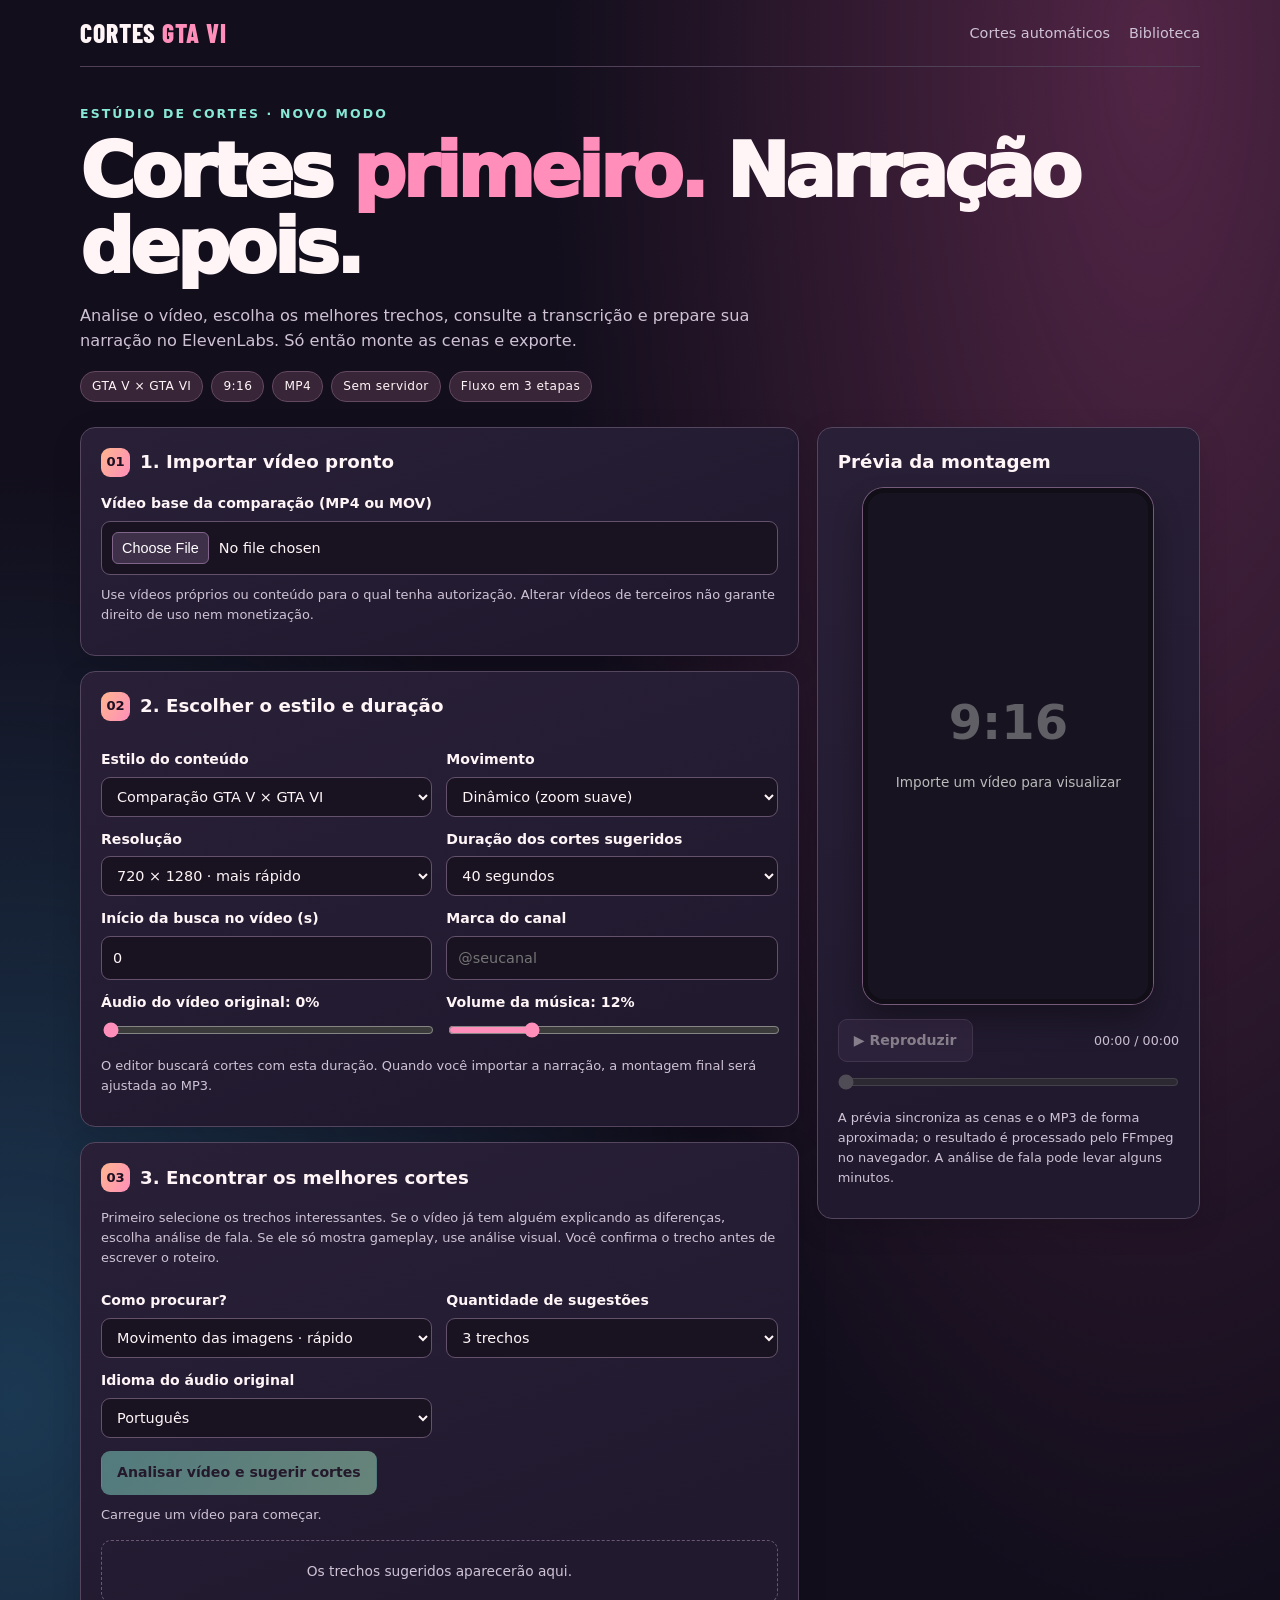
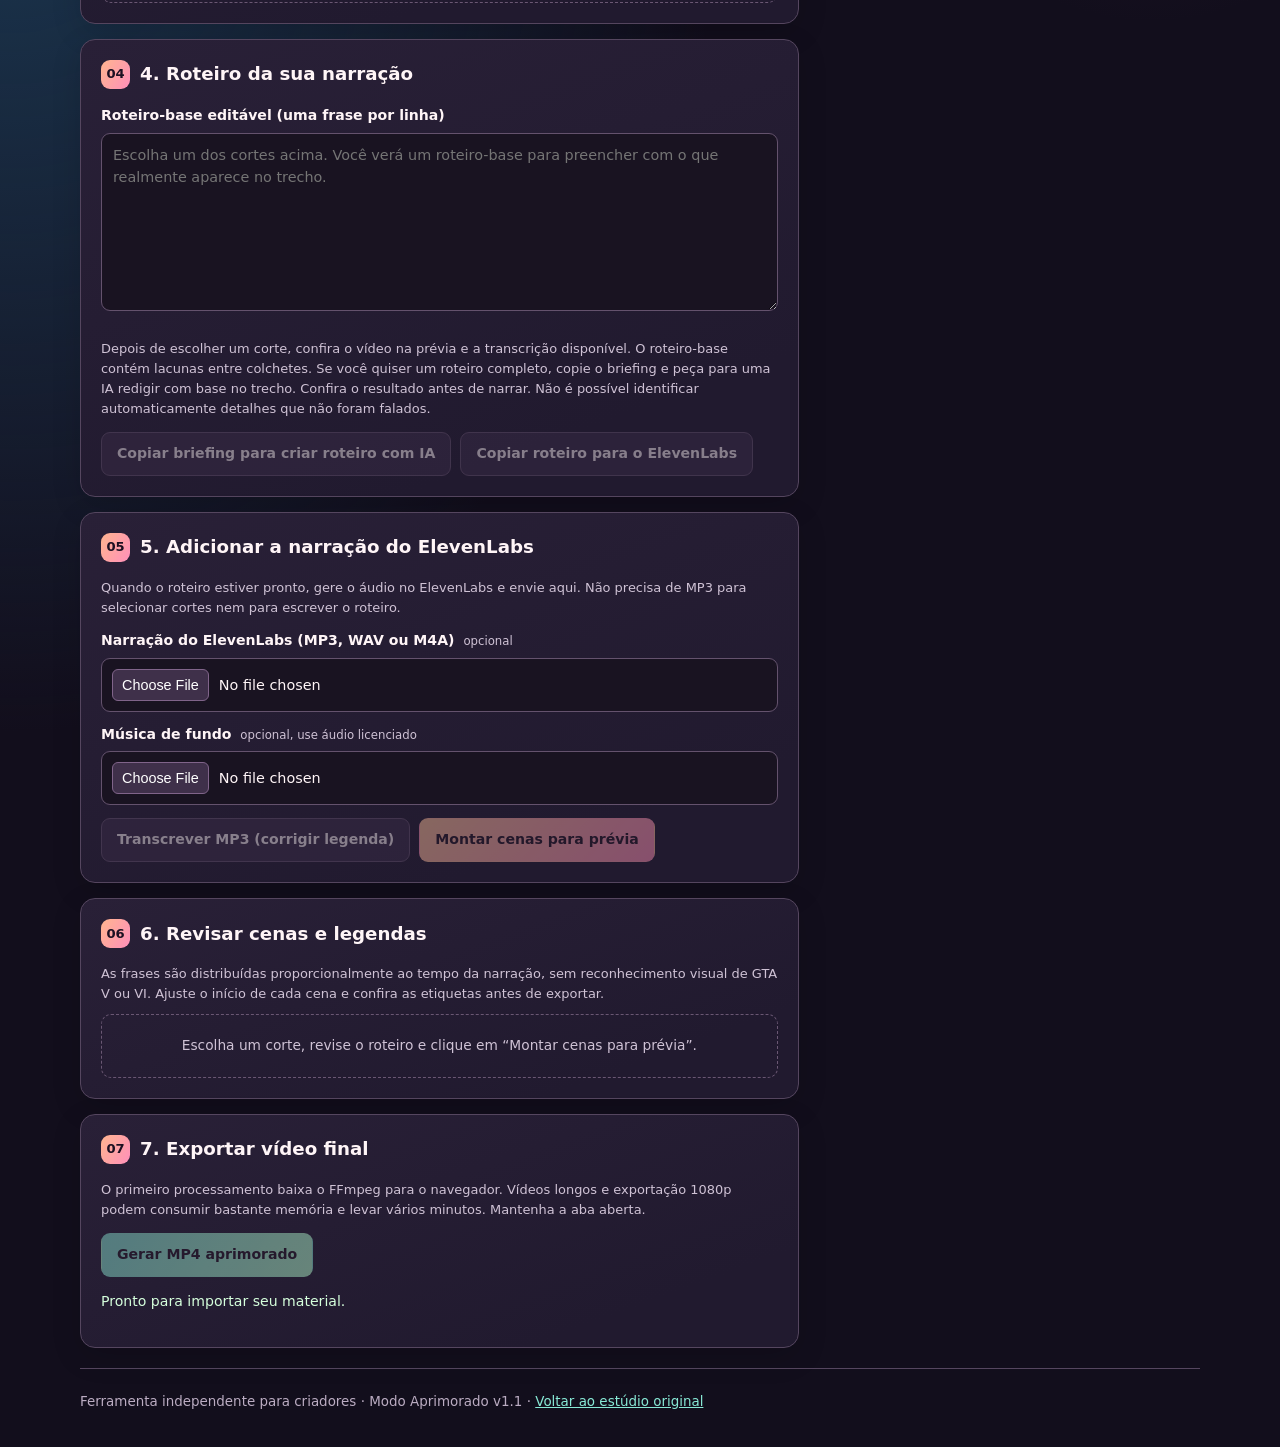
==== aprimorado.html @ f1a715d8 "Add files via upload" ====
<!DOCTYPE html>

<html lang="pt-BR">
<head>
<meta charset="utf-8"/>
<meta content="width=device-width, initial-scale=1" name="viewport"/>
<meta content="Modo Cortes Aprimorados: edição narrada de comparações, teorias e curiosidades de GTA V e GTA VI." name="description"/>
<title>Cortes GTA VI — Cortar primeiro, narrar depois</title>
<link href="style.css" rel="stylesheet"/>
<link href="aprimorado.css" rel="stylesheet"/>
<script src="aprimorado.js" type="module"></script>
</head>
<body class="editor-avancado">
<header class="av-header wrap">
<a class="brand" href="./">CORTES <span>GTA VI</span></a>
<nav aria-label="Navegação"><a href="./#estudio">Cortes automáticos</a><a href="./#biblioteca">Biblioteca</a></nav>
</header>
<main class="wrap">
<section class="av-title">
<p class="eyebrow">ESTÚDIO DE CORTES · NOVO MODO</p>
<h1>Cortes <em>primeiro.</em> Narração depois.</h1>
<p>Analise o vídeo, escolha os melhores trechos, consulte a transcrição e prepare sua narração no ElevenLabs. Só então monte as cenas e exporte.</p>
<div class="av-badges"><span>GTA V × GTA VI</span><span>9:16</span><span>MP4</span><span>Sem servidor</span><span>Fluxo em 3 etapas</span></div>
</section>
<div class="av-layout">
<div class="av-left">
<section aria-labelledby="arquivos-title" class="av-panel">
<div class="section-head"><span class="step-number">01</span><h2 id="arquivos-title">1. Importar vídeo pronto</h2></div>
<label for="video-file">Vídeo base da comparação (MP4 ou MOV)</label>
<input accept=".mp4,.mov,video/mp4,video/quicktime" id="video-file" type="file"/>




<p class="hint">Use vídeos próprios ou conteúdo para o qual tenha autorização. Alterar vídeos de terceiros não garante direito de uso nem monetização.</p>
</section>
<section aria-labelledby="config-title" class="av-panel">
<div class="section-head"><span class="step-number">02</span><h2 id="config-title">2. Escolher o estilo e duração</h2></div>
<div class="two-cols">
<div><label for="preset">Estilo do conteúdo</label><select id="preset"><option value="comparacao">Comparação GTA V × GTA VI</option><option value="teoria">Teorias e mistérios</option><option value="curiosidade">Curiosidades / Easter eggs</option></select></div>
<div><label for="intensity">Movimento</label><select id="intensity"><option value="dinamico">Dinâmico (zoom suave)</option><option value="suave">Suave (sem zoom)</option></select></div>
<div><label for="quality">Resolução</label><select id="quality"><option value="720">720 × 1280 · mais rápido</option><option value="1080">1080 × 1920 · alta qualidade</option></select></div>
<div><label for="duration">Duração dos cortes sugeridos</label><select id="duration"><option value="20">20 segundos</option><option value="30">30 segundos</option><option selected="" value="40">40 segundos</option><option value="60">60 segundos</option><option value="65">65 segundos</option></select></div>
<div><label for="source-start">Início da busca no vídeo (s)</label><input id="source-start" min="0" step="0.1" type="number" value="0"/></div>
<div><label for="handle">Marca do canal</label><input id="handle" maxlength="32" placeholder="@seucanal" type="text"/></div>
<div><label for="original-volume">Áudio do vídeo original: <output id="original-label">0%</output></label><input id="original-volume" max="100" min="0" step="5" type="range" value="0"/></div>
<div><label for="music-volume">Volume da música: <output id="music-label">12%</output></label><input id="music-volume" max="50" min="0" step="2" type="range" value="12"/></div>
</div>
<p class="hint">O editor buscará cortes com esta duração. Quando você importar a narração, a montagem final será ajustada ao MP3.</p>
</section><section aria-labelledby="cuts-title" class="av-panel" id="encontrar-cortes">
<div class="section-head"><span class="step-number">03</span><h2 id="cuts-title">3. Encontrar os melhores cortes</h2></div>
<p class="hint">Primeiro selecione os trechos interessantes. Se o vídeo já tem alguém explicando as diferenças, escolha análise de fala. Se ele só mostra gameplay, use análise visual. Você confirma o trecho antes de escrever o roteiro.</p>
<div class="two-cols">
<div><label for="cut-method">Como procurar?</label><select id="cut-method"><option value="visual">Movimento das imagens · rápido</option><option value="fala">Falas do vídeo · Whisper (mais demorado)</option></select></div>
<div><label for="cut-count">Quantidade de sugestões</label><select id="cut-count"><option value="1">1 trecho</option><option selected="selected" value="3">3 trechos</option><option value="5">5 trechos</option></select></div>
<div><label for="video-language">Idioma do áudio original</label><select id="video-language"><option value="pt">Português</option><option value="en">Inglês</option></select></div>
</div>
<div class="inline-actions"><button class="av-button main" disabled="disabled" id="analyze-cuts" type="button">Analisar vídeo e sugerir cortes</button><button class="av-button ghost" hidden="hidden" id="abort-analysis" type="button">Cancelar análise</button></div>
<p aria-live="polite" class="hint" id="cut-status" role="status">Carregue um vídeo para começar.</p>
<div class="cut-list" id="cut-list"><p class="empty">Os trechos sugeridos aparecerão aqui.</p></div>
</section>
<section aria-labelledby="script-title" class="av-panel">
<div class="section-head"><span class="step-number">04</span><h2 id="script-title">4. Roteiro da sua narração</h2></div>
<label for="script">Roteiro-base editável (uma frase por linha)</label>
<div class="cut-reference" hidden="hidden" id="cut-reference"><strong>Referência do corte escolhido</strong><p id="cut-reference-time"></p><p id="cut-transcript"></p><p class="hint">A transcrição ajuda a entender o trecho; escreva seus próprios comentários e confirme na imagem. Esse texto não é inserido automaticamente na narração.</p></div><textarea id="script" placeholder="Escolha um dos cortes acima. Você verá um roteiro-base para preencher com o que realmente aparece no trecho." rows="7"></textarea>
<p class="hint">Depois de escolher um corte, confira o vídeo na prévia e a transcrição disponível. O roteiro-base contém lacunas entre colchetes. Se você quiser um roteiro completo, copie o briefing e peça para uma IA redigir com base no trecho. Confira o resultado antes de narrar. Não é possível identificar automaticamente detalhes que não foram falados.</p>
<div class="inline-actions"><button class="av-button ghost" disabled="disabled" id="copy-brief" type="button">Copiar briefing para criar roteiro com IA</button><button class="av-button ghost" disabled="disabled" id="copy-script" type="button">Copiar roteiro para o ElevenLabs</button></div>
</section><section aria-labelledby="narracao-title" class="av-panel" id="narracao-etapa"><div class="section-head"><span class="step-number">05</span><h2 id="narracao-title">5. Adicionar a narração do ElevenLabs</h2></div><p class="hint">Quando o roteiro estiver pronto, gere o áudio no ElevenLabs e envie aqui. Não precisa de MP3 para selecionar cortes nem para escrever o roteiro.</p><label for="voice-file">Narração do ElevenLabs (MP3, WAV ou M4A) <small>opcional</small></label><input accept=".mp3,.wav,.m4a,audio/*" id="voice-file" type="file"/><label for="music-file">Música de fundo <small>opcional, use áudio licenciado</small></label><input accept=".mp3,.wav,.m4a,audio/*" id="music-file" type="file"/><div class="inline-actions"><button class="av-button ghost" disabled="disabled" id="transcribe" type="button">Transcrever MP3 (corrigir legenda)</button><button class="av-button" disabled="disabled" id="prepare" type="button">Montar cenas para prévia</button></div></section>
<section aria-labelledby="scenes-title" class="av-panel">
<div class="section-head"><span class="step-number">06</span><h2 id="scenes-title">6. Revisar cenas e legendas</h2></div>
<p class="hint">As frases são distribuídas proporcionalmente ao tempo da narração, sem reconhecimento visual de GTA V ou VI. Ajuste o início de cada cena e confira as etiquetas antes de exportar.</p>
<div class="scene-list" id="scenes"><p class="empty">Escolha um corte, revise o roteiro e clique em “Montar cenas para prévia”.</p></div>
</section>
<section aria-labelledby="export-title" class="av-panel">
<div class="section-head"><span class="step-number">07</span><h2 id="export-title">7. Exportar vídeo final</h2></div>
<p class="hint">O primeiro processamento baixa o FFmpeg para o navegador. Vídeos longos e exportação 1080p podem consumir bastante memória e levar vários minutos. Mantenha a aba aberta.</p>
<div class="inline-actions"><button class="av-button main" disabled="" id="render" type="button">Gerar MP4 aprimorado</button><button class="av-button ghost" hidden="" id="cancel" type="button">Cancelar</button></div>
<progress hidden="" id="progress" max="100" value="0"></progress><p aria-live="polite" class="status" id="status" role="status">Pronto para importar seu material.</p>
<div hidden="" id="result"><h3>Seu vídeo está pronto</h3><video controls="" id="rendered-video" playsinline=""></video><a class="av-button main" download="gta-vi-aprimorado.mp4" id="download">Baixar MP4</a></div>
</section>
</div>
<aside class="av-right">
<section class="av-panel preview-panel">
<h2>Prévia da montagem</h2>
<div class="phone"><video id="preview-video" muted="" playsinline="" preload="metadata"></video><div class="preview-layer" id="preview-layer"><div class="game-label" id="preview-label">GTA V × GTA VI</div><div class="preview-caption" id="preview-caption">SUA COMPARAÇÃO AQUI</div><div class="preview-brand" id="preview-brand"></div></div><div class="preview-placeholder" id="preview-placeholder"><span>9:16</span><p>Importe um vídeo para visualizar</p></div></div>
<audio id="voice-player" preload="metadata"></audio>
<div class="player-controls"><button class="av-button ghost" disabled="" id="play-preview" type="button">▶ Reproduzir</button><span id="preview-clock">00:00 / 00:00</span></div>
<input aria-label="Posição na prévia" disabled="" id="scrubber" max="1000" min="0" type="range" value="0"/>
<p class="hint">A prévia sincroniza as cenas e o MP3 de forma aproximada; o resultado é processado pelo FFmpeg no navegador. A análise de fala pode levar alguns minutos.</p>
</section>
</aside>
</div>
</main>
<footer class="wrap av-footer">Ferramenta independente para criadores · Modo Aprimorado v1.1 · <a href="./">Voltar ao estúdio original</a></footer>
</body>
</html>
---- style.css ----
@font-face {
  font-family: "Barlow Condensed";
  src: url("assets/barlow-condensed-extrabold.ttf") format("truetype");
  font-weight: 800;
  font-display: swap;
}
@font-face {
  font-family: "Russo One";
  src: url("assets/russo-one.ttf") format("truetype");
  font-weight: 400;
  font-display: swap;
}

:root {
  color-scheme: dark;
  background: #130e1d;
  color: #fff5f7;
  font: 16px/1.55 system-ui, sans-serif;
  --muted: #cfc1d6;
  --hot: #ffa989;
  --pink: #ff8fba;
  --aqua: #88e9d6;
  --edge: #514258;
  --panel: #21192e;
  --surface: #191223;
  --display: "Barlow Condensed", "Arial Narrow", system-ui, sans-serif;
}
* { box-sizing: border-box; }
body { margin: 0; isolation: isolate; }
.fundo-pagina {
  position: fixed;
  inset: 0;
  z-index: -1;
  pointer-events: none;
  background: #130e1d;
}
.fundo-pagina img, .fundo-pagina::after { position: absolute; inset: 0; width: 100%; height: 100%; }
.fundo-pagina img {
  object-fit: cover;
  object-position: center;
  opacity: 0;
  transition: opacity 480ms ease;
}
.fundo-pagina [data-fundo="neon"] { left: 21%; width: 79%; }
.fundo-pagina[data-cena="neon"] [data-fundo="neon"],
.fundo-pagina[data-cena="personagens"] [data-fundo="personagens"],
.fundo-pagina[data-cena="colagem"] [data-fundo="colagem"] { opacity: 1; }
.fundo-pagina::after {
  content: "";
  background: linear-gradient(90deg, #100a1af5, #100a1ab8 36%, #100a1a3b 75%),
              linear-gradient(0deg, #130e1df5, #130e1d10 83%, #130e1da8);
}
.wrap { width: min(1120px, calc(100% - 40px)); margin-inline: auto; }
.top { display: flex; min-height: 72px; justify-content: space-between; align-items: center; gap: 16px; padding: 12px 0; }
a { color: inherit; }
.brand { font: 800 1.6rem/.95 var(--display); letter-spacing: .035em; text-decoration: none; white-space: nowrap; }
.brand span { color: var(--pink); }
nav { display: flex; align-items: center; gap: 22px; }
nav a { font-size: .9rem; }
nav a:not(.button) { text-decoration: none; color: var(--muted); }
nav a:hover:not(.button) { color: var(--aqua); }
.button {
  display: inline-block;
  padding: 11px 17px;
  background: linear-gradient(125deg, #ffc198, #ff93a4);
  color: #211321;
  border: 1px solid transparent;
  border-radius: 8px;
  font: inherit;
  font-weight: 750;
  text-decoration: none;
  cursor: pointer;
}
.button:not(:disabled):hover { filter: brightness(1.08); }
.small { padding: 8px 12px; }
.secondary { background: #302338; color: #fff5f7; border-color: #66506a; }
:where(a, button, input, select, textarea):focus-visible {
  outline: 2px solid var(--aqua);
  outline-offset: 3px;
}
.titulo-secao {
  font-family: "Russo One", system-ui, sans-serif;
  font-weight: 400;
  letter-spacing: -.025em;
  color: #fff8fb;
  paint-order: stroke fill;
  -webkit-text-stroke: .07em #160a25;
  text-shadow: .045em .07em #160a25;
}
h2.titulo-secao { font-size: clamp(1.85rem, 4.8vw, 3.25rem); line-height: 1.12; margin: 0 0 16px; }
h3 { font: 800 1.4rem/1.1 var(--display); margin: 0 0 6px; }
label { display: block; margin: 8px 0; font-weight: 650; }
input, textarea, video { width: 100%; max-width: 100%; }
input, textarea { font: inherit; color: inherit; }
textarea { background: var(--surface); border: 1px solid var(--edge); padding: 10px; border-radius: 8px; margin-bottom: 10px; }
video { max-height: 320px; }
[hidden] { display: none !important; }
fieldset { border: 0; margin: 0 0 18px; padding: 0; min-width: 0; }
legend { font-weight: 750; margin-bottom: 9px; }
.origens { display: flex; gap: 9px; flex-wrap: wrap; }
.origens label { display: flex; gap: 8px; align-items: center; border: 1px solid var(--edge); border-radius: 8px; padding: 7px 10px; margin: 0; cursor: pointer; }
.origens input { width: auto; accent-color: var(--pink); }
.origens label:has(input:checked) { border-color: var(--pink); background: #3d273e; }

.hero {
  display: grid;
  align-items: end;
  min-height: clamp(550px, 73svh, 715px);
  border-bottom: 1px solid var(--edge);
}
.hero-inner { display: grid; align-items: end; grid-template-columns: minmax(0, 1fr) auto; gap: 16px; padding: 64px 0 54px; }
.hero-content { max-width: 510px; animation: intro 550ms ease-out both; }
.platforms { margin: 0 0 20px; color: var(--aqua); font-size: .9rem; font-weight: 750; letter-spacing: .12em; text-transform: uppercase; }
.hero .titulo-secao { margin: 0; font-size: clamp(4.4rem, 7.5vw, 7.25rem); line-height: .89; }
.hero em { font-style: normal; color: #ffa6cb; }
.hero-content p:not(.platforms) { max-width: 360px; margin: 24px 0; color: #fff0f4; }
.hero-format { margin: 0; color: #fff1e8; font-size: .9rem; letter-spacing: .12em; }
.steps, .studio { border-top: 1px solid var(--edge); padding: 38px 0 42px; scroll-margin-top: 14px; }
.steps { border-top: 0; }
.studio > p { text-shadow: 0 1px 4px #130e1d; }
.steps-grid { display: grid; grid-template-columns: repeat(3, minmax(0, 1fr)); gap: 14px; }
.pane, .steps-grid > div { padding: 20px; border: 1px solid var(--edge); background: var(--panel); border-radius: 12px; }
.steps-grid > div { border-top: 2px solid var(--pink); }
.steps-grid > div:nth-child(2) { border-top-color: var(--hot); }
.steps-grid > div:nth-child(3) { border-top-color: var(--aqua); }
.steps-grid p { margin: 8px 0 0; color: var(--muted); }
.entrada-painel { background: linear-gradient(128deg, #2d1d35 0%, var(--panel) 54%, #1c2030 100%); }
#entrada::file-selector-button {
  background: #3a2a43;
  color: #fff5f7;
  border: 1px solid #725577;
  border-radius: 7px;
  font: inherit;
  font-weight: 650;
  padding: 8px 12px;
  margin-right: 10px;
  cursor: pointer;
}
.foot { border-top: 1px solid var(--edge); padding: 20px 0; color: var(--muted); font-size: .875rem; }
@keyframes intro {
  from { opacity: 0; transform: translateY(14px); }
  to { opacity: 1; transform: translateY(0); }
}
@media (max-width: 690px) {
  .wrap { width: calc(100% - 32px); }
  .top { min-height: 62px; }
  nav a:not(.button) { display: none; }
  .hero { min-height: 0; }
  .fundo-pagina [data-fundo="neon"] { left: 0; width: 100%; object-fit: contain; object-position: center 62px; }
  .fundo-pagina [data-fundo="personagens"] { object-fit: contain; object-position: center 35%; }
  .fundo-pagina::after { background: linear-gradient(90deg, #130e1dbf, #130e1d55), linear-gradient(0deg, #130e1d 0%, #130e1dbf 45%, transparent 84%); }
  .fundo-pagina[data-cena="neon"]::after {
    background: linear-gradient(0deg, #130e1d 0%, #130e1d 12%, transparent 36%) 0 62px / 100% 56.25vw no-repeat,
                linear-gradient(#130e1d, #130e1d) 0 0 / 100% 62px no-repeat;
  }
  .hero-inner { grid-template-columns: minmax(0, 1fr); gap: 16px; padding: calc(56.25vw - 10px) 0 28px; }
  .hero .titulo-secao { font-size: clamp(2.8rem, 13vw, 5.6rem); }
  .hero-content p:not(.platforms) { margin: 17px 0 21px; }
  .steps-grid { grid-template-columns: minmax(0, 1fr); }
}
@media (prefers-reduced-motion: reduce) {
  .fundo-pagina img, .hero-content { animation: none; transition: none; }
}
.acoes-locais { display: flex; align-items: center; flex-wrap: wrap; gap: 10px; margin-top: 15px; }
.button:disabled { opacity: .55; cursor: default; }
#progresso-local { display: block; width: 100%; margin-top: 14px; accent-color: var(--hot); }
#estado-local { min-height: 1.5em; }
#idioma-local {
  appearance: none; max-width: 100%; min-width: 150px; padding: 8px 32px 8px 10px;
  border-radius: 8px; border: 1px solid var(--edge); color: inherit; font: inherit;
  background: linear-gradient(45deg, transparent 50%, var(--muted) 50%) right 15px center/5px 5px no-repeat,
              linear-gradient(135deg, var(--muted) 50%, transparent 50%) right 10px center/5px 5px no-repeat, var(--surface);
}
#idioma-local:focus-visible { outline: 2px solid #ffcdb2; outline-offset: 4px; }
.quantidade { margin: 16px 0 0; }
.quadro-ajuda { margin-top: 10px; color: var(--muted); }

.entrada-grid {
  display: grid;
  grid-template-columns: minmax(0, 1fr) minmax(0, .75fr);
  align-items: start;
  gap: 22px;
}
.video-origem video { display: block; border-radius: 10px; background: #100d18; }
#baixar-original { margin-top: 10px; }
.guia-download { padding: 16px; border: 1px solid var(--edge); border-left: 2px solid var(--aqua); border-radius: 10px; background: #1a1929; }
.guia-download ol { padding-left: 22px; margin: 10px 0 16px; }
.guia-download li + li { margin-top: 6px; }
#baixar-original:not([hidden]) + .guia-download { margin-top: 16px; }
.campo {
  width: 100%;
  padding: 10px 12px;
  border: 1px solid var(--edge);
  border-radius: 8px;
  background: var(--surface);
}
.lista-cortes {
  list-style: none;
  display: grid;
  grid-template-columns: repeat(auto-fill, minmax(min(100%, 220px), 1fr));
  gap: 10px;
  padding: 0;
  margin: 14px 0 20px;
}
.lista-cortes button {
  display: grid;
  gap: 5px;
  width: 100%;
  height: 100%;
  border-radius: 10px;
  border: 1px solid var(--edge);
  background: var(--panel);
  color: inherit;
  padding: 12px 14px;
  font: inherit;
  text-align: left;
  cursor: pointer;
}
.lista-cortes strong { white-space: normal; overflow-wrap: anywhere; }
.lista-cortes small { color: var(--muted); font-size: .85rem; }
.lista-cortes button[aria-pressed="true"] { border-color: var(--pink); background: #38273d; }
.detalhes-grid {
  display: grid;
  grid-template-columns: minmax(0, .85fr) minmax(0, 1.15fr);
  gap: 14px;
  align-items: start;
}
.midia-dupla { display: grid; grid-template-columns: repeat(2, minmax(0, 1fr)); gap: 10px; }
.midia-dupla h4 { margin: 0 0 5px; font-size: .9rem; color: var(--muted); }
#video-corte, .capa-preview {
  display: block;
  width: 100%;
  aspect-ratio: 9 / 16;
  max-height: 350px;
  border-radius: 8px;
  background: #110e18;
  border: 1px solid var(--edge);
  object-fit: contain;
}
.capa-preview { display: grid; place-items: center; overflow: hidden; }
.capa-preview img { display: block; width: 100%; height: 100%; object-fit: contain; }
.capa-preview p { padding: 7px; text-align: center; font-size: .85rem; }
.campo-ajuda { margin: 0 0 12px; font-size: .85rem; }
.capa-campos { margin-top: 16px; padding-top: 8px; border-top: 1px solid var(--edge); }
.capa-campos legend { padding-right: 8px; }
.text-button {
  border: 0;
  background: transparent;
  padding: 8px 0;
  color: var(--muted);
  font: inherit;
  cursor: pointer;
  text-decoration: underline;
}
#estado-publicacao, #video-carregado { overflow-wrap: anywhere; }
@media (max-width: 690px) {
  .entrada-grid, .detalhes-grid { grid-template-columns: minmax(0, 1fr); }
}
---- aprimorado.css ----
:root{--av-bg:#120e1c;--av-pane:#211a2f;--av-line:#514158;--av-pink:#ff8fba;--av-aqua:#88e9d6;--av-gold:#ffd60a;--av-text:#fff5f7;--av-muted:#cfc2d5}
body.editor-avancado{background:radial-gradient(ellipse at 90% 2%,#512545 0%,transparent 37%),radial-gradient(ellipse at 1% 46%,#1b3852 0%,transparent 40%),var(--av-bg);color:var(--av-text);min-height:100vh}
.av-header{display:flex;align-items:center;justify-content:space-between;gap:12px;padding:21px 0;border-bottom:1px solid var(--av-line)}
.av-header nav{display:flex;gap:19px}.av-header nav a{color:var(--av-muted);text-decoration:none;font-size:.9rem}
.av-title{padding:37px 0 25px}.eyebrow{font-size:.78rem;letter-spacing:.17em;color:var(--av-aqua);font-weight:800;margin:0 0 10px}
.av-title h1{font-size:clamp(2.3rem,6vw,4.65rem);line-height:1.03;margin:0;font-weight:950;letter-spacing:-.05em}.av-title h1 em{font-style:normal;color:var(--av-pink)}
.av-title>p:not(.eyebrow){max-width:700px;color:var(--av-muted);font-size:1.01rem;margin:16px 0 18px}
.av-badges{display:flex;gap:8px;flex-wrap:wrap}.av-badges span{padding:5px 11px;font-size:.76rem;letter-spacing:.035em;border:1px solid #634861;border-radius:15px;background:#382538}
.av-layout{display:grid;grid-template-columns:minmax(0,1.5fr) minmax(290px,.8fr);gap:18px;align-items:start}.av-left{min-width:0;display:grid;gap:15px}.av-right{position:sticky;top:16px;min-width:0}
.av-panel{background:linear-gradient(160deg,#292037,#211a2f 80%);border:1px solid #55465f;border-radius:15px;padding:20px;box-shadow:0 9px 30px #0002}
.av-panel h2{font-size:1.14rem;font-weight:800;margin:0}.section-head{display:flex;gap:10px;align-items:center;margin-bottom:16px}.step-number{display:grid;place-items:center;width:29px;height:29px;border-radius:9px;color:#1d1022;font-size:.82rem;font-weight:900;background:linear-gradient(120deg,#ffb58f,#ff8fba)}
.av-panel label{font-weight:670;font-size:.88rem;margin:12px 0 6px}.av-panel label small{font-weight:500;color:var(--av-muted);margin-left:4px}.av-panel input[type=file],.av-panel input[type=number],.av-panel input[type=text],.av-panel select,.av-panel textarea{width:100%;background:#191321;color:#fff5f7;border:1px solid #64526d;border-radius:9px;padding:10px 11px;font:inherit;font-size:.9rem}
.av-panel input[type=file]{padding:10px}.av-panel input::file-selector-button{background:#3f304a;color:#fff;border:1px solid #80648a;border-radius:6px;padding:7px 9px;margin-right:10px;cursor:pointer}.av-panel input[type=range]{accent-color:var(--av-pink);width:100%;cursor:pointer}
.av-panel textarea{resize:vertical;min-height:110px}.hint{font-size:.81rem;line-height:1.55;color:var(--av-muted);margin:10px 0}.two-cols{display:grid;grid-template-columns:repeat(2,minmax(0,1fr));column-gap:14px}.inline-actions{display:flex;gap:9px;align-items:center;flex-wrap:wrap;margin-top:13px}
.av-button{display:inline-flex;align-items:center;justify-content:center;background:linear-gradient(135deg,#ffc198,#ff8fb6);border:1px solid transparent;color:#261626;border-radius:9px;padding:10px 15px;text-decoration:none;cursor:pointer;font:inherit;font-weight:800;font-size:.88rem;min-height:39px}.av-button.main{background:linear-gradient(120deg,#89e9d6,#b7ffcf)}.av-button.ghost{border-color:#66536f;background:#3b2d48;color:#fff5f7}.av-button:disabled{opacity:.46;cursor:not-allowed}.av-button:not(:disabled):hover{filter:brightness(1.08)}
.scene-list{display:grid;gap:9px}.scene{background:#161222;border:1px solid #53465f;border-radius:10px;padding:11px}.scene-header{display:flex;align-items:center;justify-content:space-between;gap:10px;font-size:.86rem;font-weight:800}.scene-header span{color:var(--av-aqua)}.scene-grid{display:grid;grid-template-columns:110px 125px minmax(0,1fr);gap:8px;margin-top:7px}.scene label{margin:0;font-size:.75rem;color:var(--av-muted)}.scene input,.scene select{margin-top:3px!important;padding:7px!important;font-size:.82rem!important}.scene input[type=text]{min-width:0}.empty{font-size:.86rem;color:var(--av-muted);border:1px dashed #6a5773;border-radius:10px;padding:20px;text-align:center;margin:0}
.preview-panel h2{margin:0 0 12px}.phone{position:relative;aspect-ratio:9/16;background:radial-gradient(ellipse at 50% 25%,#63466b,#100e19 70%);max-width:290px;max-height:560px;margin:0 auto;border:5px solid #110e18;border-radius:21px;box-shadow:0 0 0 1px #755a79,0 17px 30px #0005;overflow:hidden}.phone video{position:absolute;inset:0;width:100%;height:100%;object-fit:contain;max-height:none;background:#171220}.preview-layer{position:absolute;inset:0;pointer-events:none;display:flex;flex-direction:column;align-items:center;justify-content:space-between;padding:13% 7% 18%;text-align:center;text-shadow:2px 3px 2px #000,0 0 9px #000}.game-label{font-size:clamp(.85rem,1.5vw,1.16rem);font-weight:950;background:linear-gradient(100deg,#ffd60a,#ffa2bc);color:#251122;padding:6px 11px;border-radius:5px;text-shadow:none;box-shadow:0 4px 0 #0007}.preview-caption{margin:auto 0 13%;font-size:clamp(1rem,2.5vw,1.7rem);font-weight:950;line-height:1.16;text-transform:uppercase;word-break:break-word;-webkit-text-stroke:.35px #000}.preview-caption strong{color:#ffd60a}.preview-caption em{font-style:normal;color:#ff2ea0}.preview-brand{align-self:end;font-size:.74rem;font-weight:900;color:#fff}.preview-placeholder{position:absolute;inset:0;background:#171320;display:flex;flex-direction:column;justify-content:center;align-items:center;color:#bbb}.preview-placeholder span{font-size:3rem;opacity:.45;font-weight:900}.preview-placeholder p{font-size:.85rem}
.player-controls{display:flex;align-items:center;justify-content:space-between;gap:10px;margin-top:15px}.player-controls span{font-size:.79rem;color:var(--av-muted)}#scrubber{width:100%;margin:12px 0 0;accent-color:var(--av-pink)}#progress{width:100%;margin-top:15px;accent-color:var(--av-aqua)}.status{font-size:.88rem;color:#d5ffdc;word-break:break-word}#result{border-top:1px solid #66516c;margin-top:18px;padding-top:17px}#result h3{margin:0 0 10px}#result video{max-height:320px;border-radius:10px;background:#100f15;width:auto;max-width:100%;display:block;margin-bottom:12px}.av-footer{padding:23px 0 35px;margin-top:20px;border-top:1px solid #55465f;color:#bbacc2;font-size:.84rem}.av-footer a{color:var(--av-aqua)}
@media(max-width:850px){.av-layout{grid-template-columns:1fr}.av-right{position:static;grid-row:1}.preview-panel{max-width:700px}.phone{max-width:200px;max-height:355px}.preview-caption{font-size:1.08rem}}
@media(max-width:530px){.av-header nav a:nth-child(2){display:none}.two-cols{grid-template-columns:1fr}.scene-grid{grid-template-columns:100px 1fr}.scene-grid label:last-child{grid-column:1/-1}.av-panel{padding:15px}.av-title{padding-top:25px}}
/* v1.1 — corte antes do roteiro */
.cut-list{display:grid;gap:11px;margin-top:14px}
.cut-card{border:1px solid #655371;background:linear-gradient(130deg,#1b1628,#221b31);border-radius:12px;padding:14px}
.cut-card.chosen{border-color:var(--av-aqua);box-shadow:inset 0 0 0 1px #88e9d650}
.cut-head{display:flex;align-items:center;justify-content:space-between;gap:12px;flex-wrap:wrap}
.cut-head strong{font-size:.95rem}
.cut-head small{color:var(--av-aqua);font-size:.76rem}
.cut-excerpt{font-size:.83rem;color:#e2d8e9;line-height:1.6;margin:11px 0 0;overflow-wrap:anywhere}
.cut-reference{border:1px solid #6c5a7d;border-left:4px solid var(--av-aqua);background:#171525;padding:13px;border-radius:9px;margin:10px 0}
.cut-reference strong{font-size:.9rem}
.cut-reference p{font-size:.85rem;color:#e0d3e9;line-height:1.55;white-space:normal;overflow-wrap:anywhere}
.cut-reference .hint{color:#cab8d3}
#cut-status{min-height:1.6em;overflow-wrap:anywhere}
.av-panel input:disabled,.av-panel select:disabled,.av-panel textarea:disabled{opacity:.55}
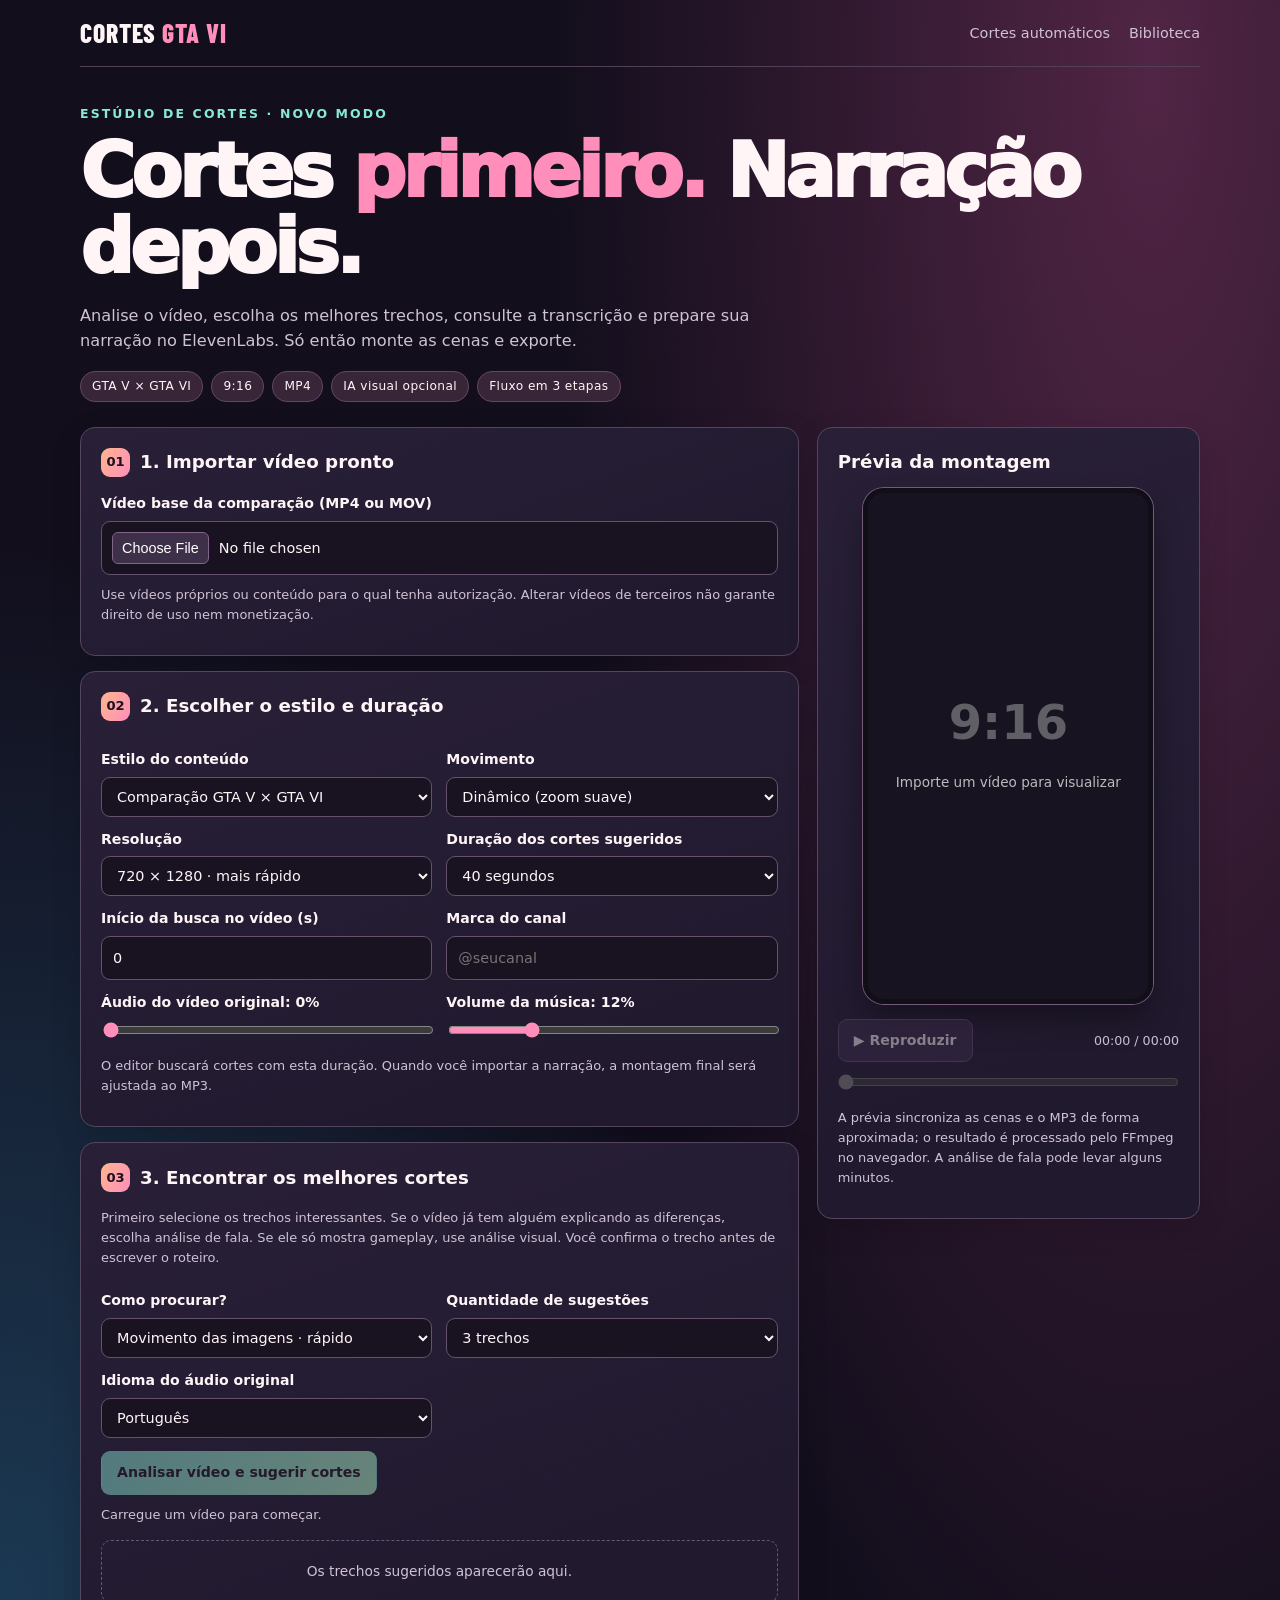
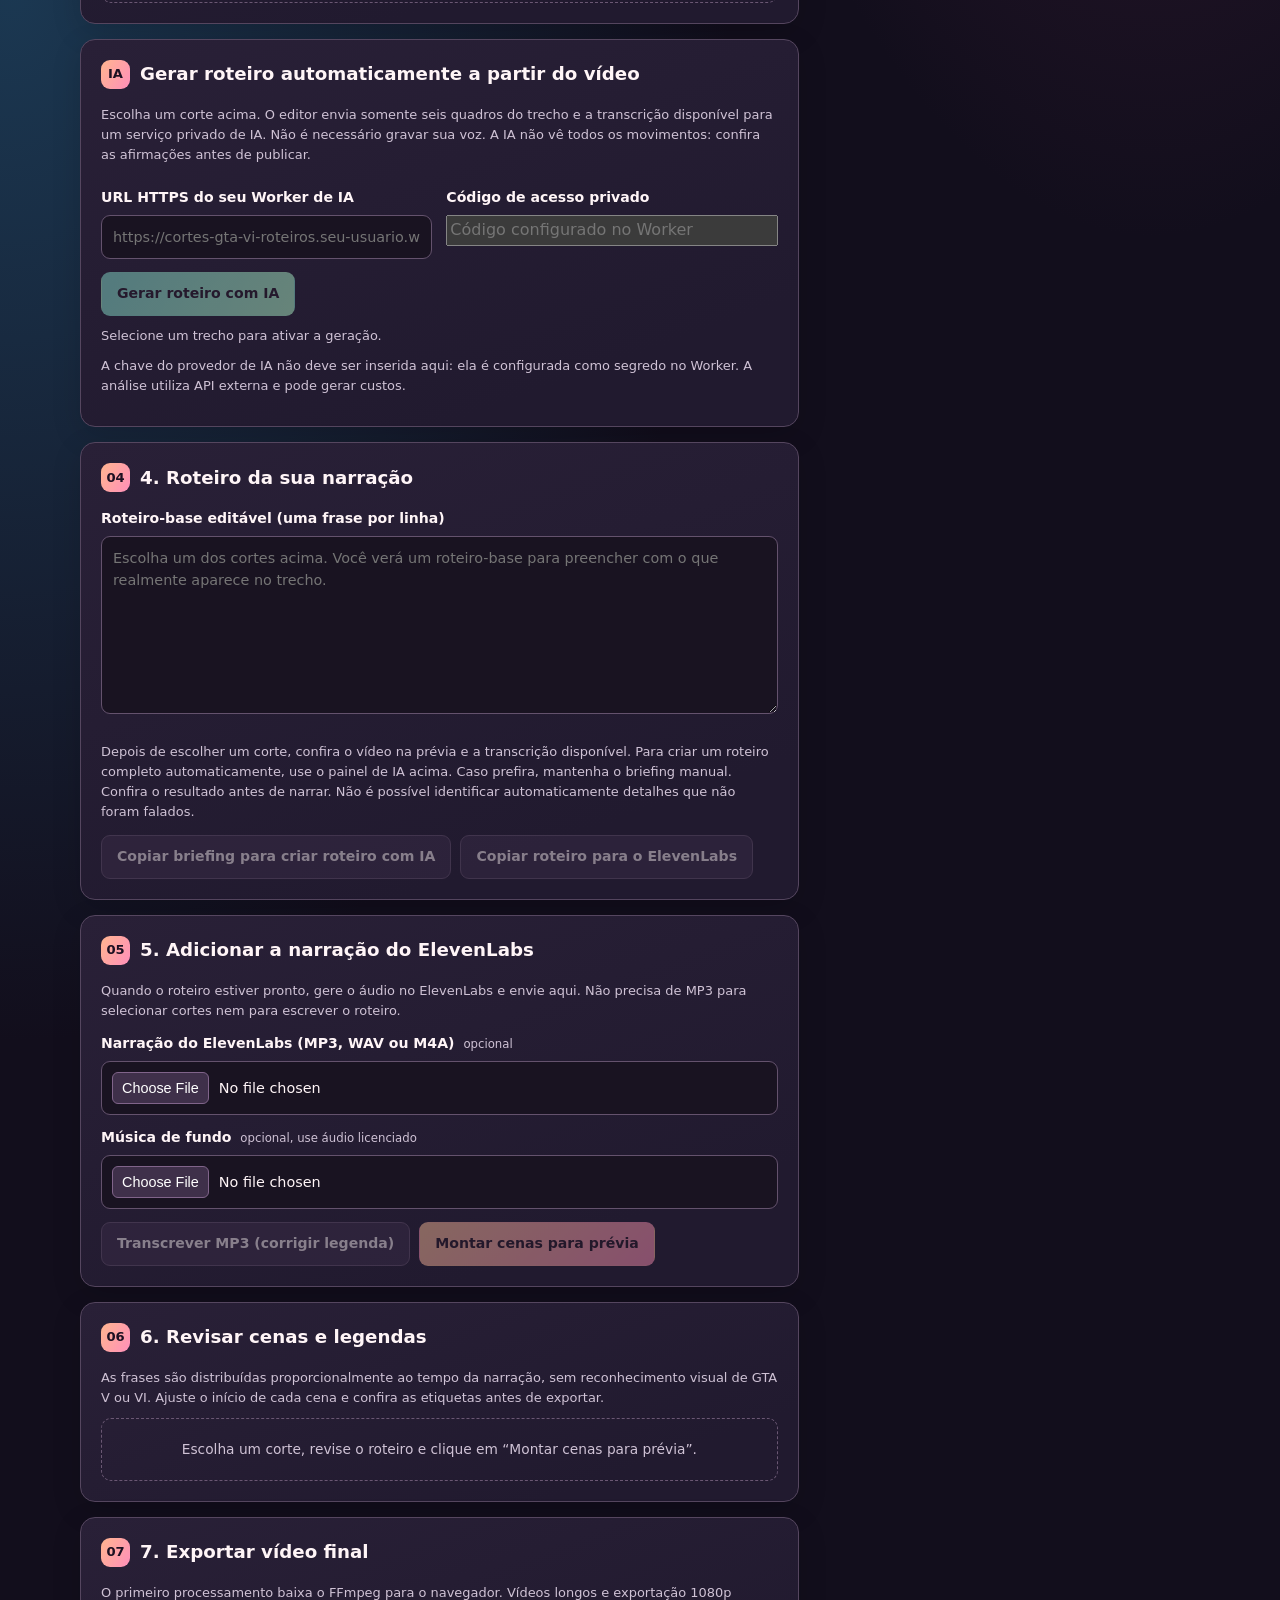
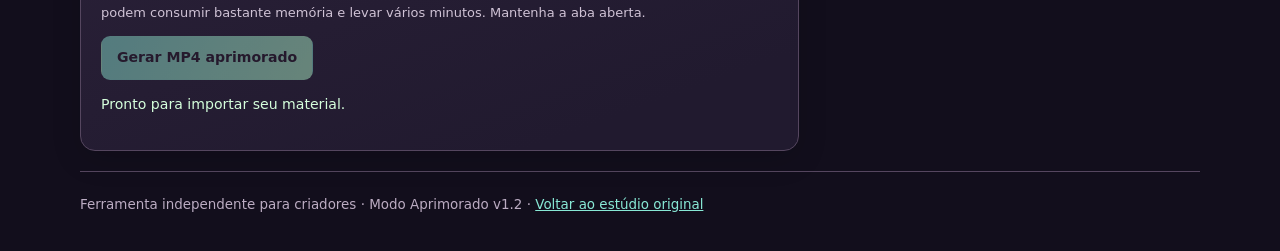
==== commit a6058ff9: "feat: painel de roteiro automático no Modo Aprimorado" ====
--- a/aprimorado.html
+++ b/aprimorado.html
@@ -9,6 +9,7 @@
 <link href="style.css" rel="stylesheet"/>
 <link href="aprimorado.css" rel="stylesheet"/>
 <script src="aprimorado.js" type="module"></script>
+<script src="aprimorado-ia-ui.js" type="module"></script>
 </head>
 <body class="editor-avancado">
 <header class="av-header wrap">
@@ -20,7 +21,7 @@
 <p class="eyebrow">ESTÚDIO DE CORTES · NOVO MODO</p>
 <h1>Cortes <em>primeiro.</em> Narração depois.</h1>
 <p>Analise o vídeo, escolha os melhores trechos, consulte a transcrição e prepare sua narração no ElevenLabs. Só então monte as cenas e exporte.</p>
-<div class="av-badges"><span>GTA V × GTA VI</span><span>9:16</span><span>MP4</span><span>Sem servidor</span><span>Fluxo em 3 etapas</span></div>
+<div class="av-badges"><span>GTA V × GTA VI</span><span>9:16</span><span>MP4</span><span>IA visual opcional</span><span>Fluxo em 3 etapas</span></div>
 </section>
 <div class="av-layout">
 <div class="av-left">
@@ -59,11 +60,23 @@
 <p aria-live="polite" class="hint" id="cut-status" role="status">Carregue um vídeo para começar.</p>
 <div class="cut-list" id="cut-list"><p class="empty">Os trechos sugeridos aparecerão aqui.</p></div>
 </section>
+<section aria-labelledby="ia-title" class="av-panel" id="gerador-ia">
+<div class="section-head"><span class="step-number">IA</span><h2 id="ia-title">Gerar roteiro automaticamente a partir do vídeo</h2></div>
+<p class="hint">Escolha um corte acima. O editor envia somente seis quadros do trecho e a transcrição disponível para um serviço privado de IA. Não é necessário gravar sua voz. A IA não vê todos os movimentos: confira as afirmações antes de publicar.</p>
+<div class="two-cols">
+<div><label for="ia-endpoint">URL HTTPS do seu Worker de IA</label><input id="ia-endpoint" type="text" placeholder="https://cortes-gta-vi-roteiros.seu-usuario.workers.dev" autocomplete="off"/></div>
+<div><label for="ia-code">Código de acesso privado</label><input id="ia-code" type="password" placeholder="Código configurado no Worker" autocomplete="off"/></div>
+</div>
+<div class="inline-actions"><button type="button" id="ia-generate" class="av-button main" disabled>Gerar roteiro com IA</button><button type="button" id="ia-cancel" class="av-button ghost" hidden>Cancelar</button></div>
+<p id="ia-status" class="hint" role="status" aria-live="polite">Selecione um trecho para ativar a geração.</p>
+<div id="ia-evidence" class="ia-evidence"></div>
+<p class="hint">A chave do provedor de IA não deve ser inserida aqui: ela é configurada como segredo no Worker. A análise utiliza API externa e pode gerar custos.</p>
+</section>
 <section aria-labelledby="script-title" class="av-panel">
 <div class="section-head"><span class="step-number">04</span><h2 id="script-title">4. Roteiro da sua narração</h2></div>
 <label for="script">Roteiro-base editável (uma frase por linha)</label>
 <div class="cut-reference" hidden="hidden" id="cut-reference"><strong>Referência do corte escolhido</strong><p id="cut-reference-time"></p><p id="cut-transcript"></p><p class="hint">A transcrição ajuda a entender o trecho; escreva seus próprios comentários e confirme na imagem. Esse texto não é inserido automaticamente na narração.</p></div><textarea id="script" placeholder="Escolha um dos cortes acima. Você verá um roteiro-base para preencher com o que realmente aparece no trecho." rows="7"></textarea>
-<p class="hint">Depois de escolher um corte, confira o vídeo na prévia e a transcrição disponível. O roteiro-base contém lacunas entre colchetes. Se você quiser um roteiro completo, copie o briefing e peça para uma IA redigir com base no trecho. Confira o resultado antes de narrar. Não é possível identificar automaticamente detalhes que não foram falados.</p>
+<p class="hint">Depois de escolher um corte, confira o vídeo na prévia e a transcrição disponível. Para criar um roteiro completo automaticamente, use o painel de IA acima. Caso prefira, mantenha o briefing manual. Confira o resultado antes de narrar. Não é possível identificar automaticamente detalhes que não foram falados.</p>
 <div class="inline-actions"><button class="av-button ghost" disabled="disabled" id="copy-brief" type="button">Copiar briefing para criar roteiro com IA</button><button class="av-button ghost" disabled="disabled" id="copy-script" type="button">Copiar roteiro para o ElevenLabs</button></div>
 </section><section aria-labelledby="narracao-title" class="av-panel" id="narracao-etapa"><div class="section-head"><span class="step-number">05</span><h2 id="narracao-title">5. Adicionar a narração do ElevenLabs</h2></div><p class="hint">Quando o roteiro estiver pronto, gere o áudio no ElevenLabs e envie aqui. Não precisa de MP3 para selecionar cortes nem para escrever o roteiro.</p><label for="voice-file">Narração do ElevenLabs (MP3, WAV ou M4A) <small>opcional</small></label><input accept=".mp3,.wav,.m4a,audio/*" id="voice-file" type="file"/><label for="music-file">Música de fundo <small>opcional, use áudio licenciado</small></label><input accept=".mp3,.wav,.m4a,audio/*" id="music-file" type="file"/><div class="inline-actions"><button class="av-button ghost" disabled="disabled" id="transcribe" type="button">Transcrever MP3 (corrigir legenda)</button><button class="av-button" disabled="disabled" id="prepare" type="button">Montar cenas para prévia</button></div></section>
 <section aria-labelledby="scenes-title" class="av-panel">
@@ -91,6 +104,6 @@
 </aside>
 </div>
 </main>
-<footer class="wrap av-footer">Ferramenta independente para criadores · Modo Aprimorado v1.1 · <a href="./">Voltar ao estúdio original</a></footer>
+<footer class="wrap av-footer">Ferramenta independente para criadores · Modo Aprimorado v1.2 · <a href="./">Voltar ao estúdio original</a></footer>
 </body>
 </html>
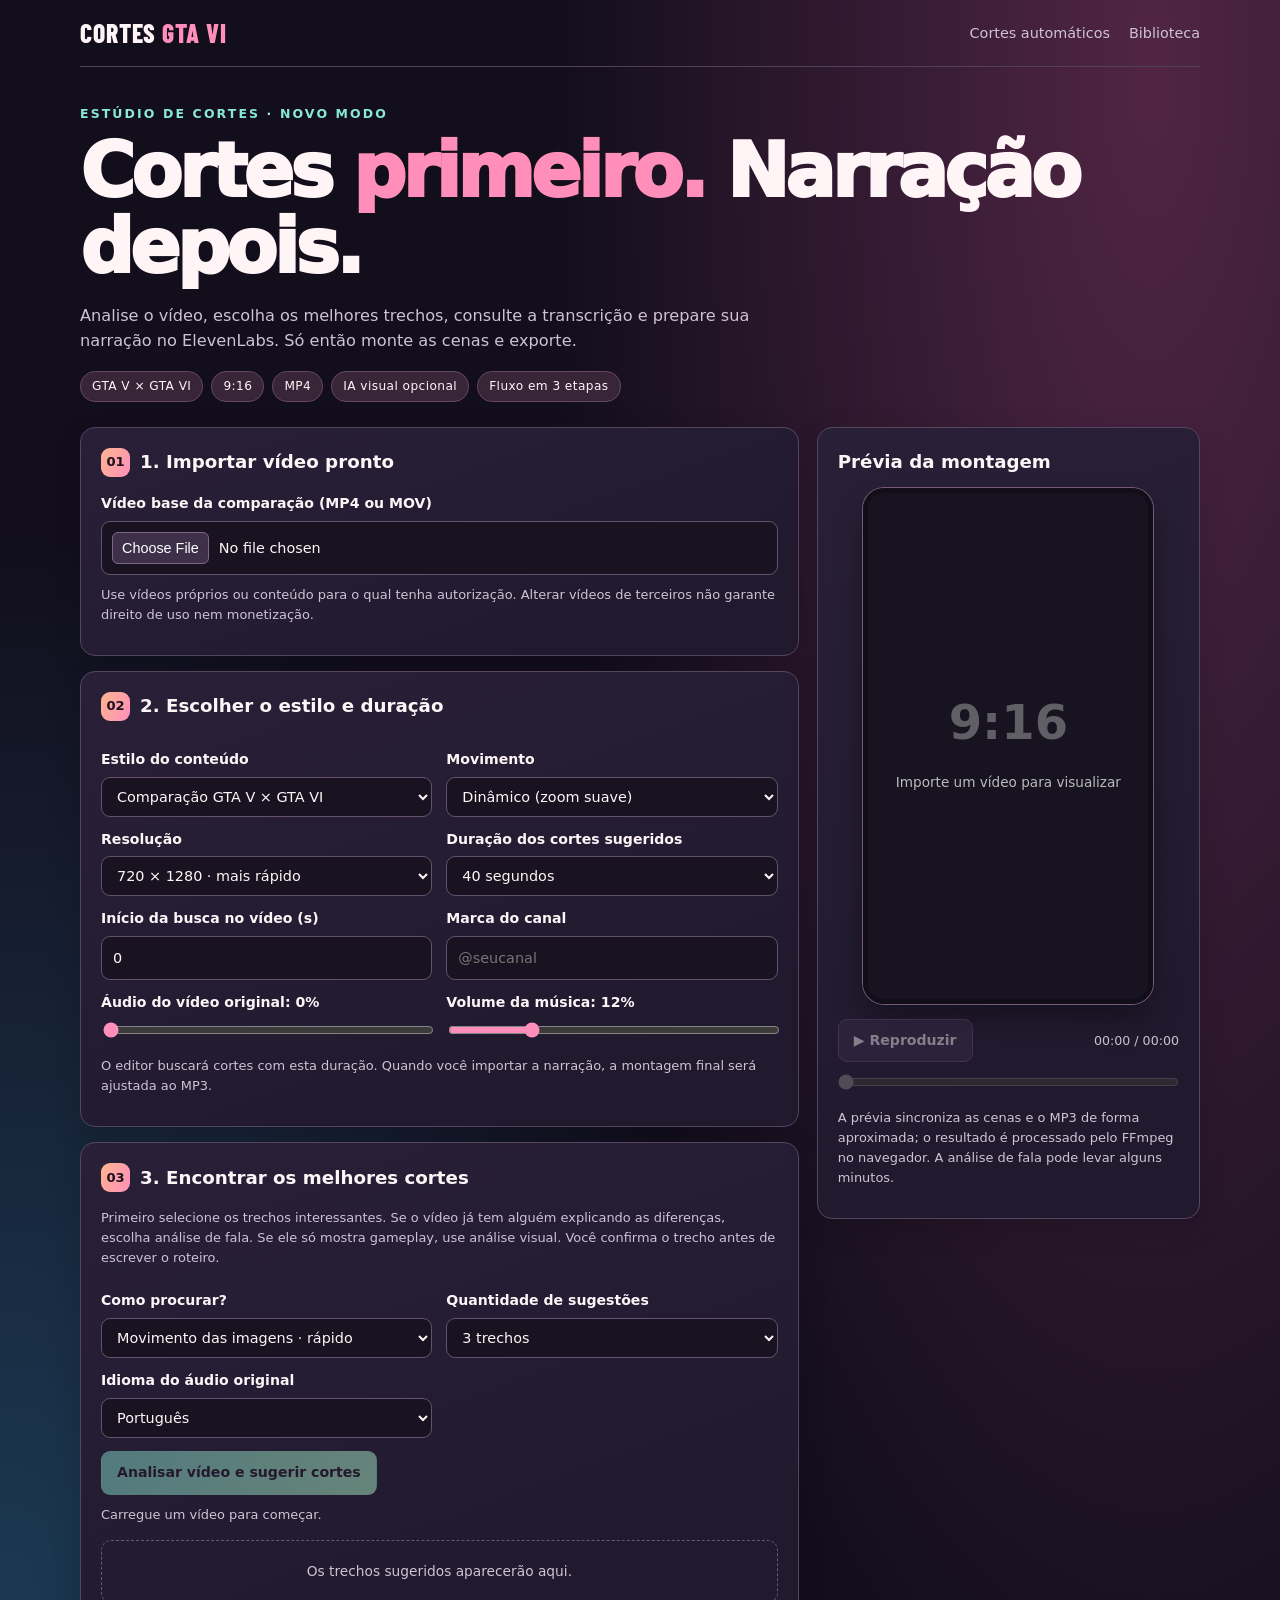
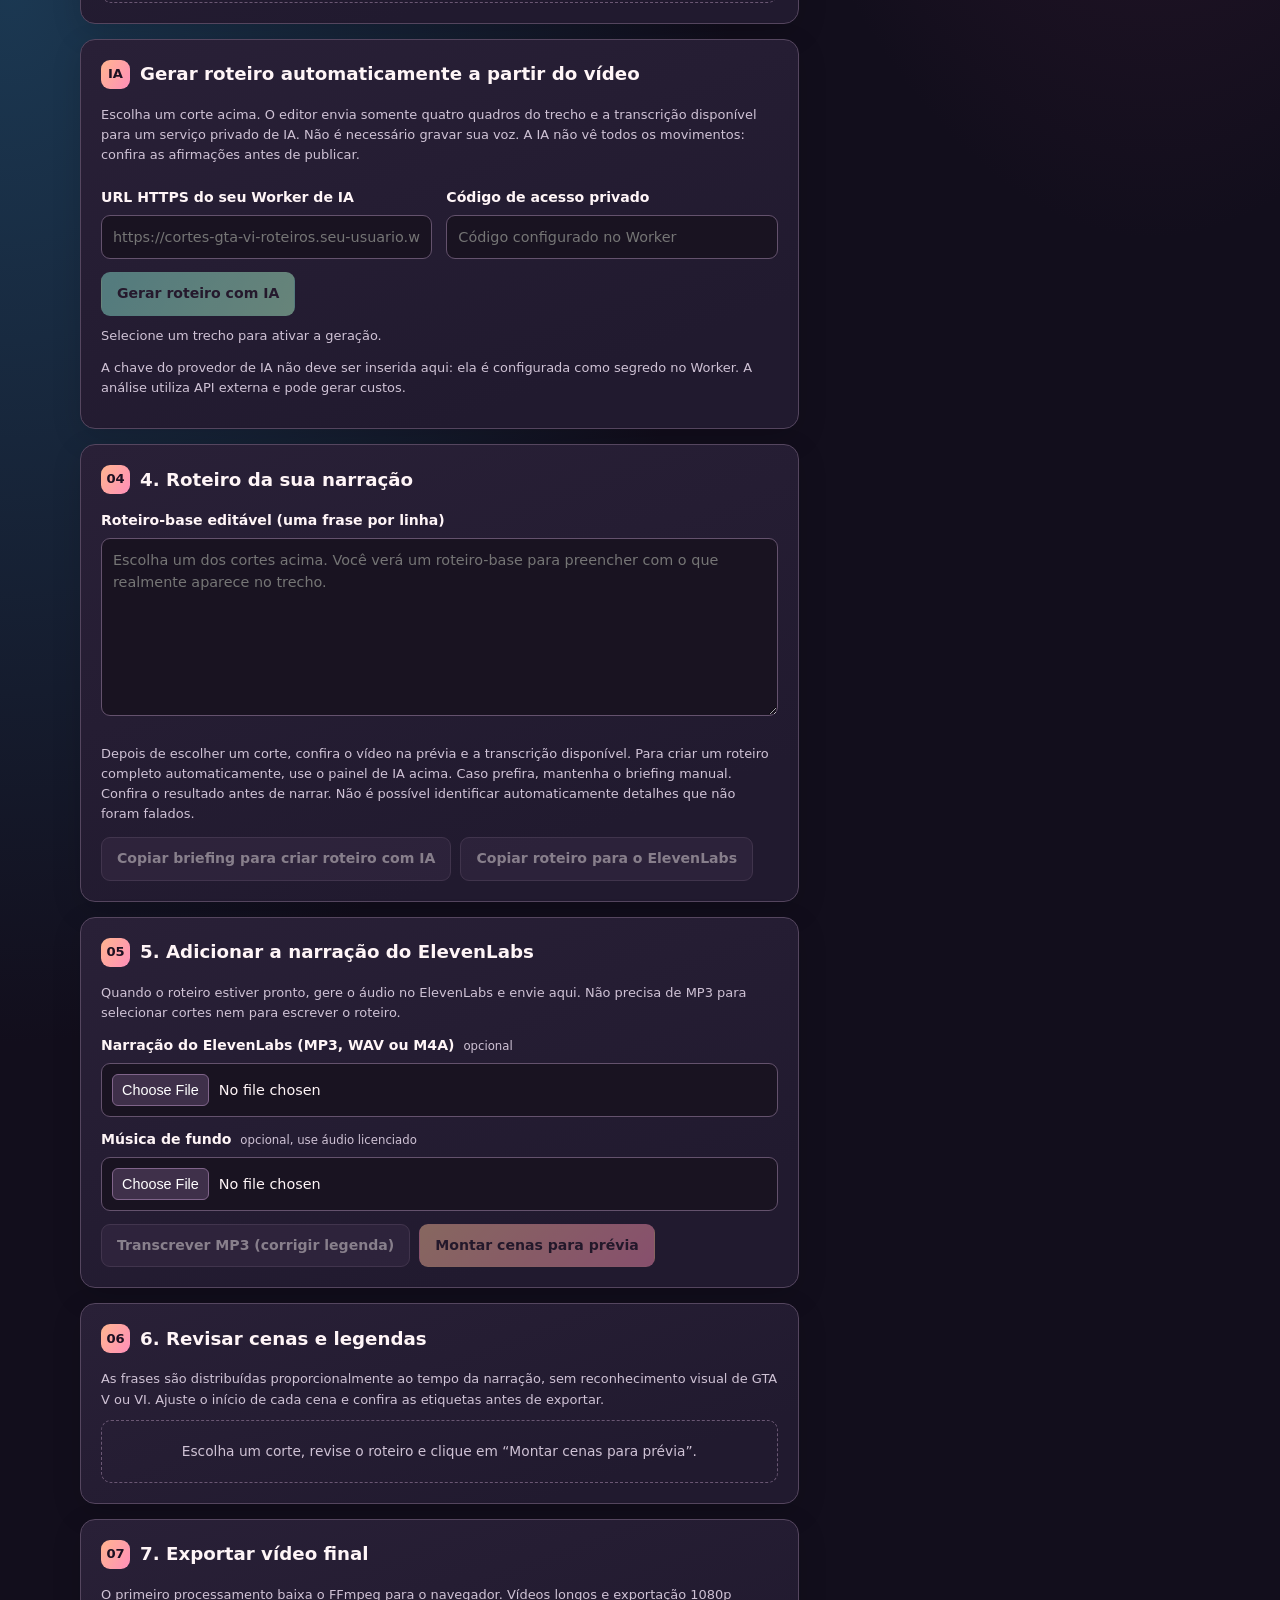
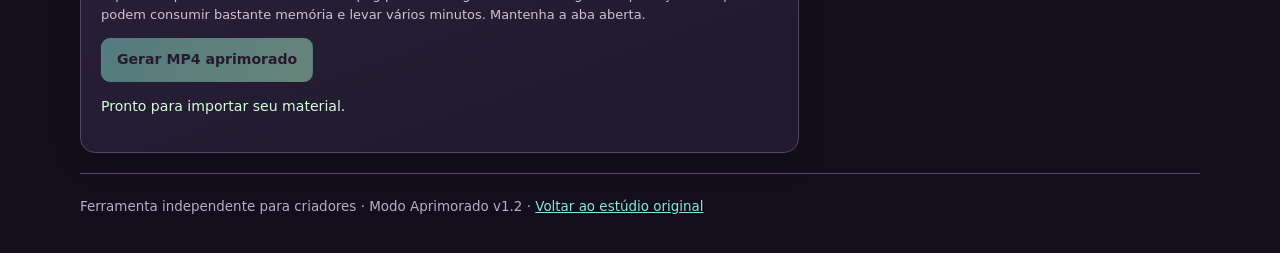
==== commit fcf388b9: "docs: atualizar descrição econômica do modo pessoal" ====
--- a/aprimorado.html
+++ b/aprimorado.html
@@ -62,7 +62,7 @@
 </section>
 <section aria-labelledby="ia-title" class="av-panel" id="gerador-ia">
 <div class="section-head"><span class="step-number">IA</span><h2 id="ia-title">Gerar roteiro automaticamente a partir do vídeo</h2></div>
-<p class="hint">Escolha um corte acima. O editor envia somente seis quadros do trecho e a transcrição disponível para um serviço privado de IA. Não é necessário gravar sua voz. A IA não vê todos os movimentos: confira as afirmações antes de publicar.</p>
+<p class="hint">Escolha um corte acima. O editor envia somente quatro quadros do trecho e a transcrição disponível para um serviço privado de IA. Não é necessário gravar sua voz. A IA não vê todos os movimentos: confira as afirmações antes de publicar.</p>
 <div class="two-cols">
 <div><label for="ia-endpoint">URL HTTPS do seu Worker de IA</label><input id="ia-endpoint" type="text" placeholder="https://cortes-gta-vi-roteiros.seu-usuario.workers.dev" autocomplete="off"/></div>
 <div><label for="ia-code">Código de acesso privado</label><input id="ia-code" type="password" placeholder="Código configurado no Worker" autocomplete="off"/></div>
--- a/aprimorado.css
+++ b/aprimorado.css
@@ -32,3 +32,13 @@
 .cut-reference .hint{color:#cab8d3}
 #cut-status{min-height:1.6em;overflow-wrap:anywhere}
 .av-panel input:disabled,.av-panel select:disabled,.av-panel textarea:disabled{opacity:.55}
+
+/* v1.2 - geração de roteiros por IA visual */
+#ia-code{width:100%;background:#191321;color:#fff5f7;border:1px solid #64526d;border-radius:9px;padding:10px 11px;font:inherit;font-size:.9rem}
+#ia-status{min-height:1.7em;overflow-wrap:anywhere}
+.ia-evidence{border-top:1px solid #58465f;margin-top:12px;padding-top:12px;color:#e1d8e7;font-size:.87rem}
+.ia-evidence:empty{display:none}
+.ia-evidence strong{display:block;margin:12px 0 4px}
+.ia-evidence ul{margin:0 0 10px;padding-left:20px}
+.ia-evidence li+li{margin-top:6px}
+.ia-evidence p{color:var(--av-muted)}
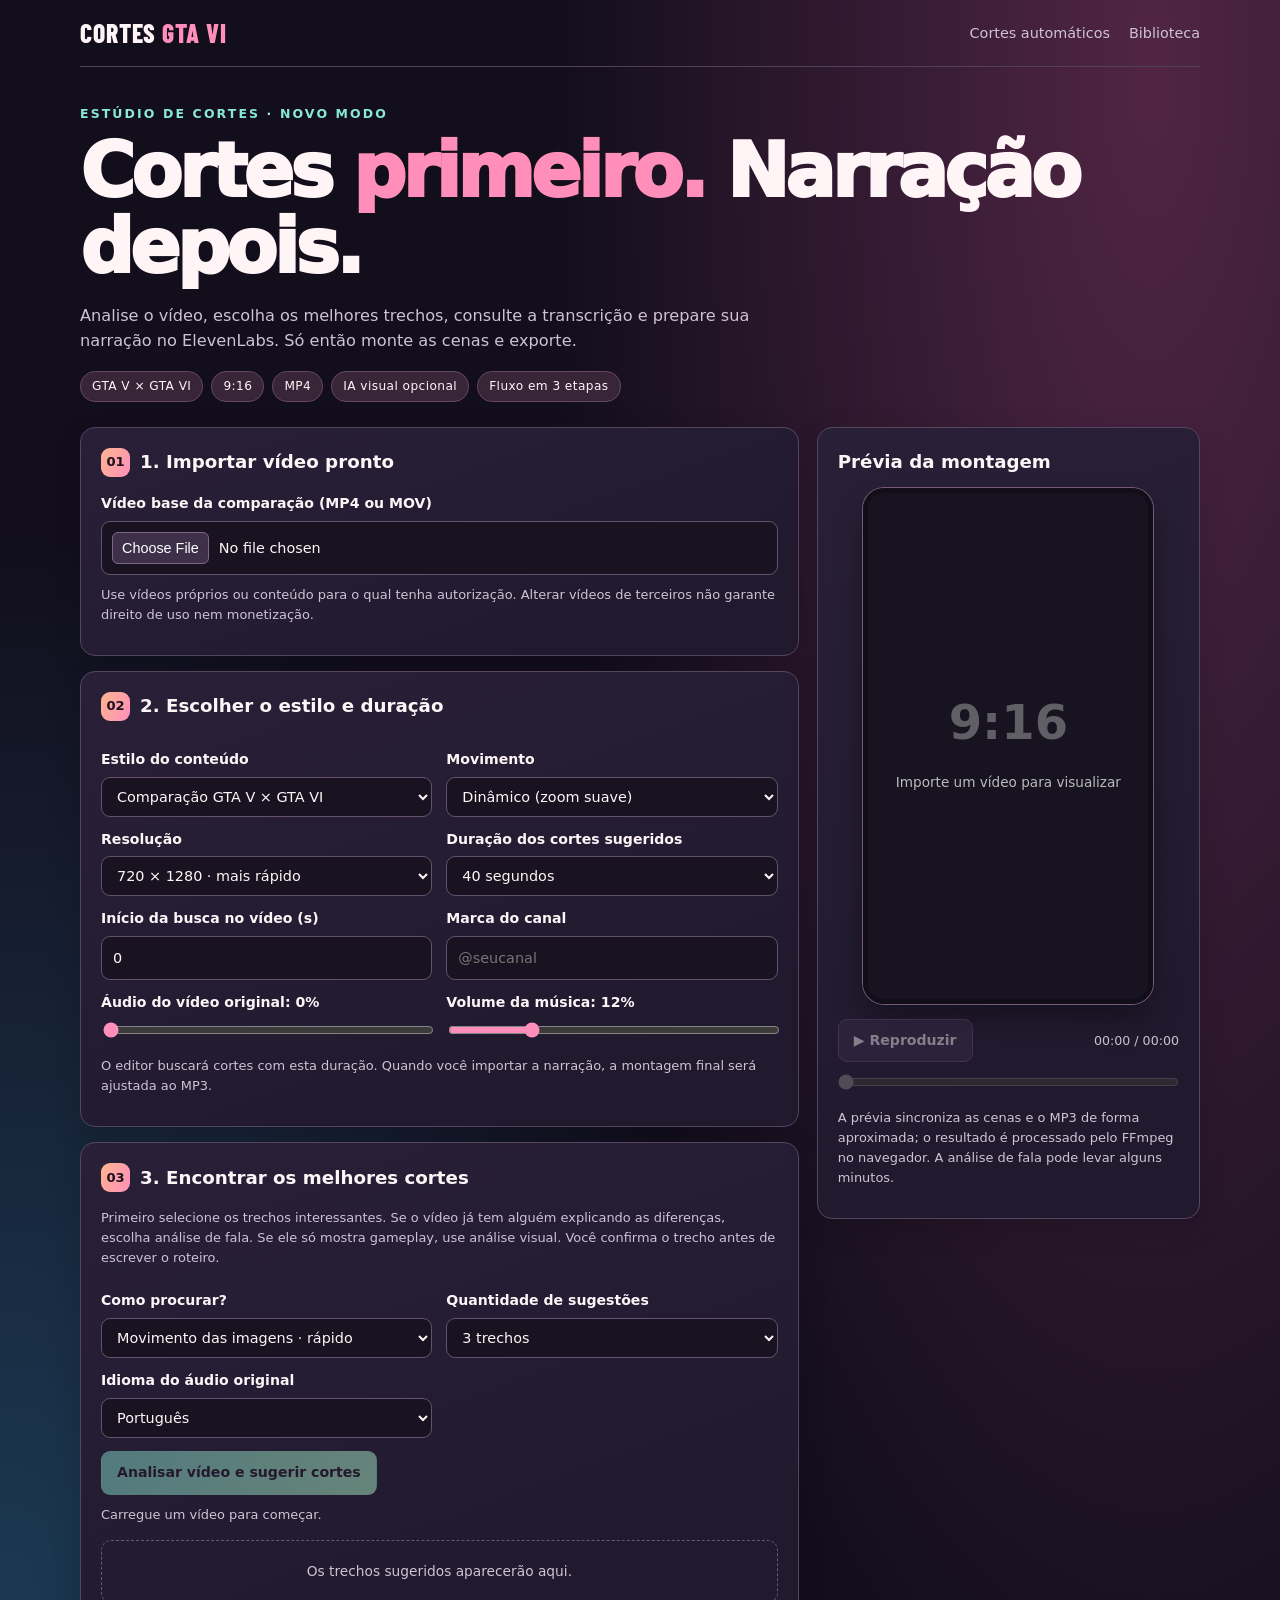
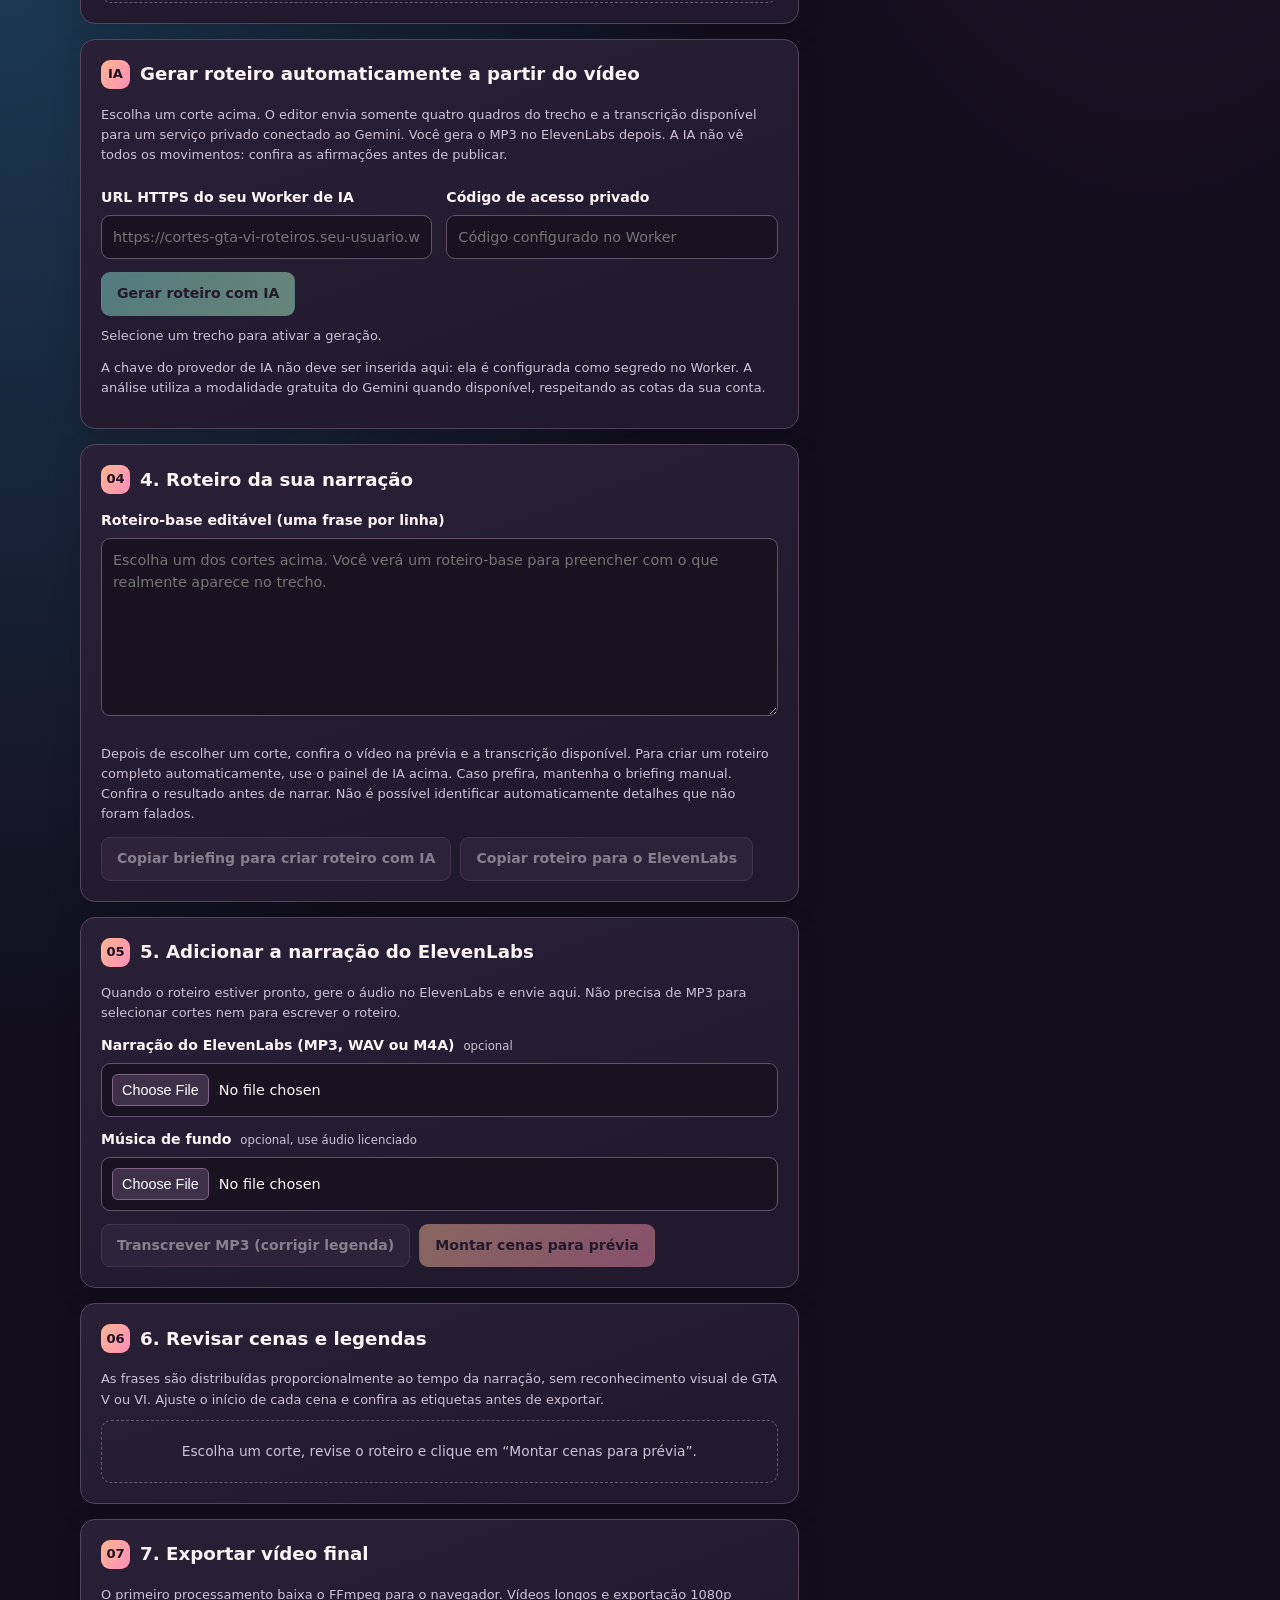
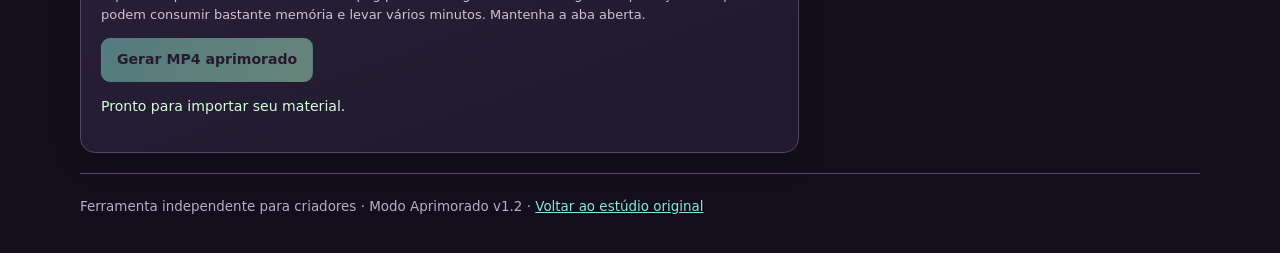
==== commit 2a25ff11: "ui: mensagens de custo gratuitas do Gemini" ====
--- a/aprimorado.html
+++ b/aprimorado.html
@@ -62,7 +62,7 @@
 </section>
 <section aria-labelledby="ia-title" class="av-panel" id="gerador-ia">
 <div class="section-head"><span class="step-number">IA</span><h2 id="ia-title">Gerar roteiro automaticamente a partir do vídeo</h2></div>
-<p class="hint">Escolha um corte acima. O editor envia somente quatro quadros do trecho e a transcrição disponível para um serviço privado de IA. Não é necessário gravar sua voz. A IA não vê todos os movimentos: confira as afirmações antes de publicar.</p>
+<p class="hint">Escolha um corte acima. O editor envia somente quatro quadros do trecho e a transcrição disponível para um serviço privado conectado ao Gemini. Você gera o MP3 no ElevenLabs depois. A IA não vê todos os movimentos: confira as afirmações antes de publicar.</p>
 <div class="two-cols">
 <div><label for="ia-endpoint">URL HTTPS do seu Worker de IA</label><input id="ia-endpoint" type="text" placeholder="https://cortes-gta-vi-roteiros.seu-usuario.workers.dev" autocomplete="off"/></div>
 <div><label for="ia-code">Código de acesso privado</label><input id="ia-code" type="password" placeholder="Código configurado no Worker" autocomplete="off"/></div>
@@ -70,7 +70,7 @@
 <div class="inline-actions"><button type="button" id="ia-generate" class="av-button main" disabled>Gerar roteiro com IA</button><button type="button" id="ia-cancel" class="av-button ghost" hidden>Cancelar</button></div>
 <p id="ia-status" class="hint" role="status" aria-live="polite">Selecione um trecho para ativar a geração.</p>
 <div id="ia-evidence" class="ia-evidence"></div>
-<p class="hint">A chave do provedor de IA não deve ser inserida aqui: ela é configurada como segredo no Worker. A análise utiliza API externa e pode gerar custos.</p>
+<p class="hint">A chave do provedor de IA não deve ser inserida aqui: ela é configurada como segredo no Worker. A análise utiliza a modalidade gratuita do Gemini quando disponível, respeitando as cotas da sua conta.</p>
 </section>
 <section aria-labelledby="script-title" class="av-panel">
 <div class="section-head"><span class="step-number">04</span><h2 id="script-title">4. Roteiro da sua narração</h2></div>
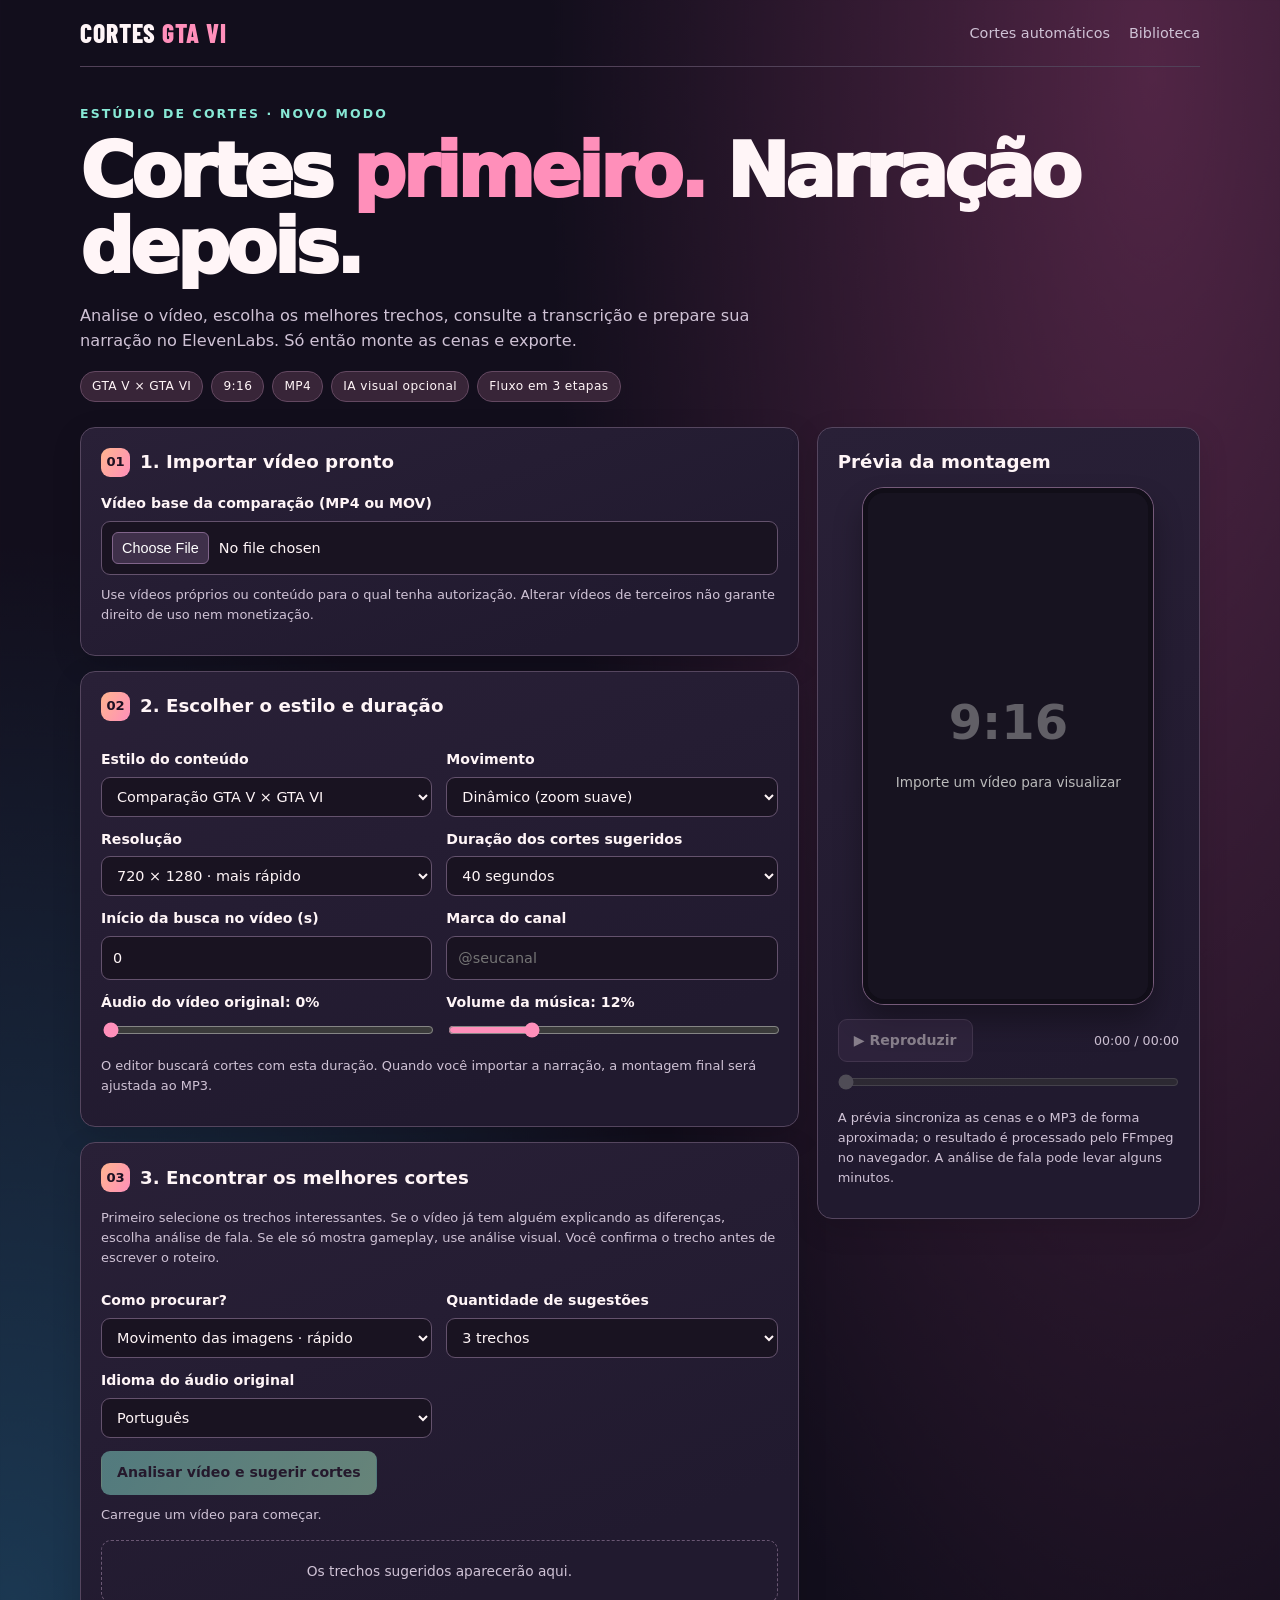
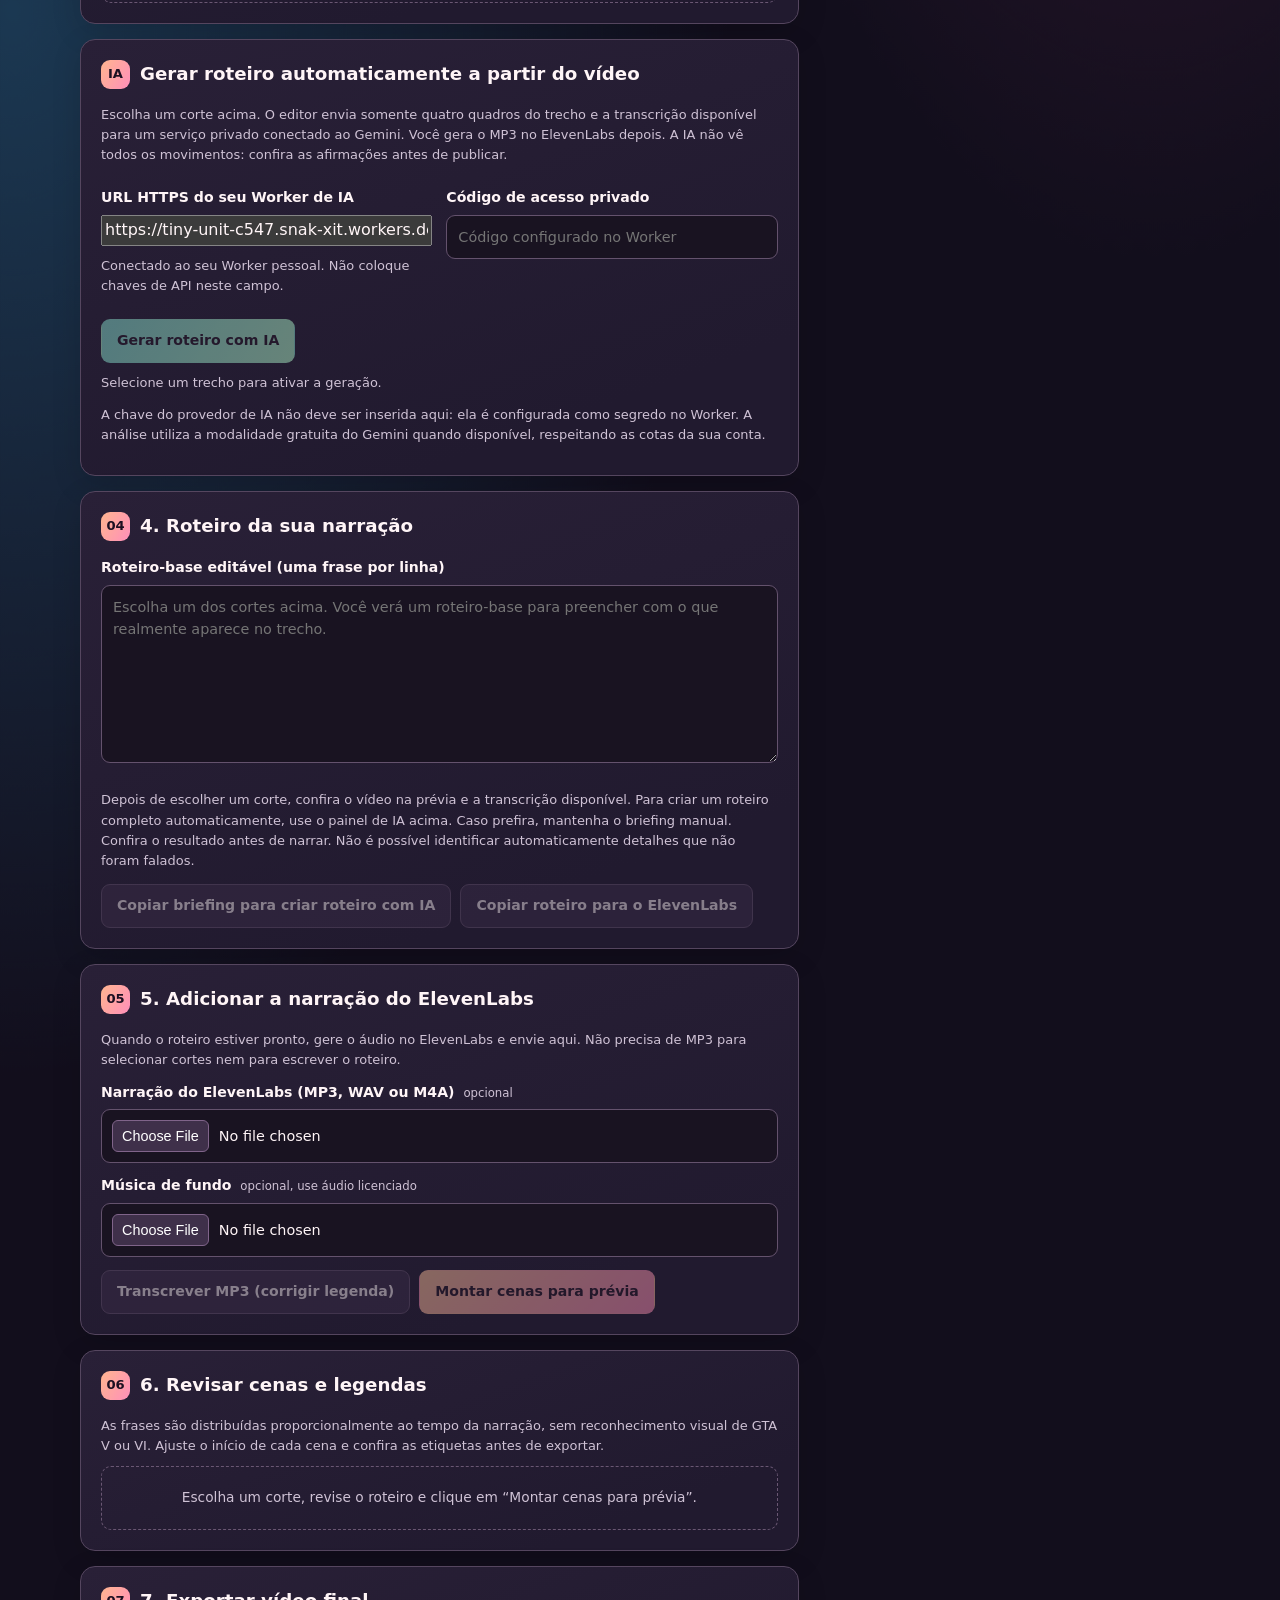
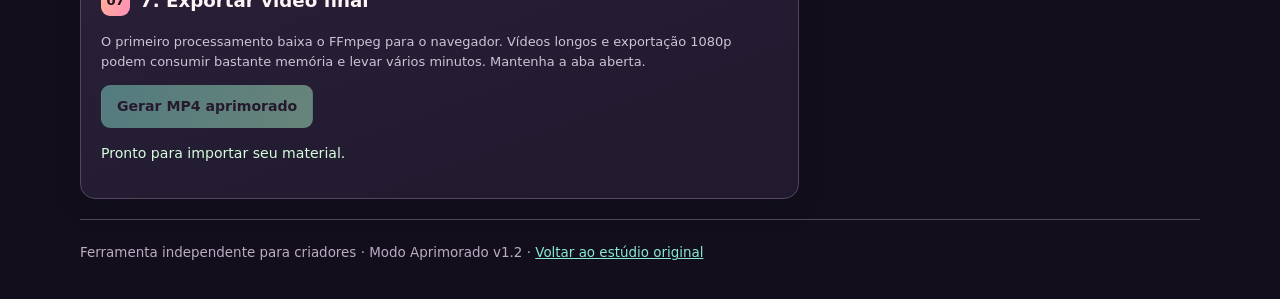
==== commit e89d79f4: "config: apontar editor ao Worker Gemini pessoal da Cloudflare" ====
--- a/aprimorado.html
+++ b/aprimorado.html
@@ -64,7 +64,7 @@
 <div class="section-head"><span class="step-number">IA</span><h2 id="ia-title">Gerar roteiro automaticamente a partir do vídeo</h2></div>
 <p class="hint">Escolha um corte acima. O editor envia somente quatro quadros do trecho e a transcrição disponível para um serviço privado conectado ao Gemini. Você gera o MP3 no ElevenLabs depois. A IA não vê todos os movimentos: confira as afirmações antes de publicar.</p>
 <div class="two-cols">
-<div><label for="ia-endpoint">URL HTTPS do seu Worker de IA</label><input id="ia-endpoint" type="text" placeholder="https://cortes-gta-vi-roteiros.seu-usuario.workers.dev" autocomplete="off"/></div>
+<div><label for="ia-endpoint">URL HTTPS do seu Worker de IA</label><input id="ia-endpoint" type="url" value="https://tiny-unit-c547.snak-xit.workers.dev" readonly aria-describedby="ia-endpoint-help"/><p class="hint" id="ia-endpoint-help">Conectado ao seu Worker pessoal. Não coloque chaves de API neste campo.</p></div>
 <div><label for="ia-code">Código de acesso privado</label><input id="ia-code" type="password" placeholder="Código configurado no Worker" autocomplete="off"/></div>
 </div>
 <div class="inline-actions"><button type="button" id="ia-generate" class="av-button main" disabled>Gerar roteiro com IA</button><button type="button" id="ia-cancel" class="av-button ghost" hidden>Cancelar</button></div>
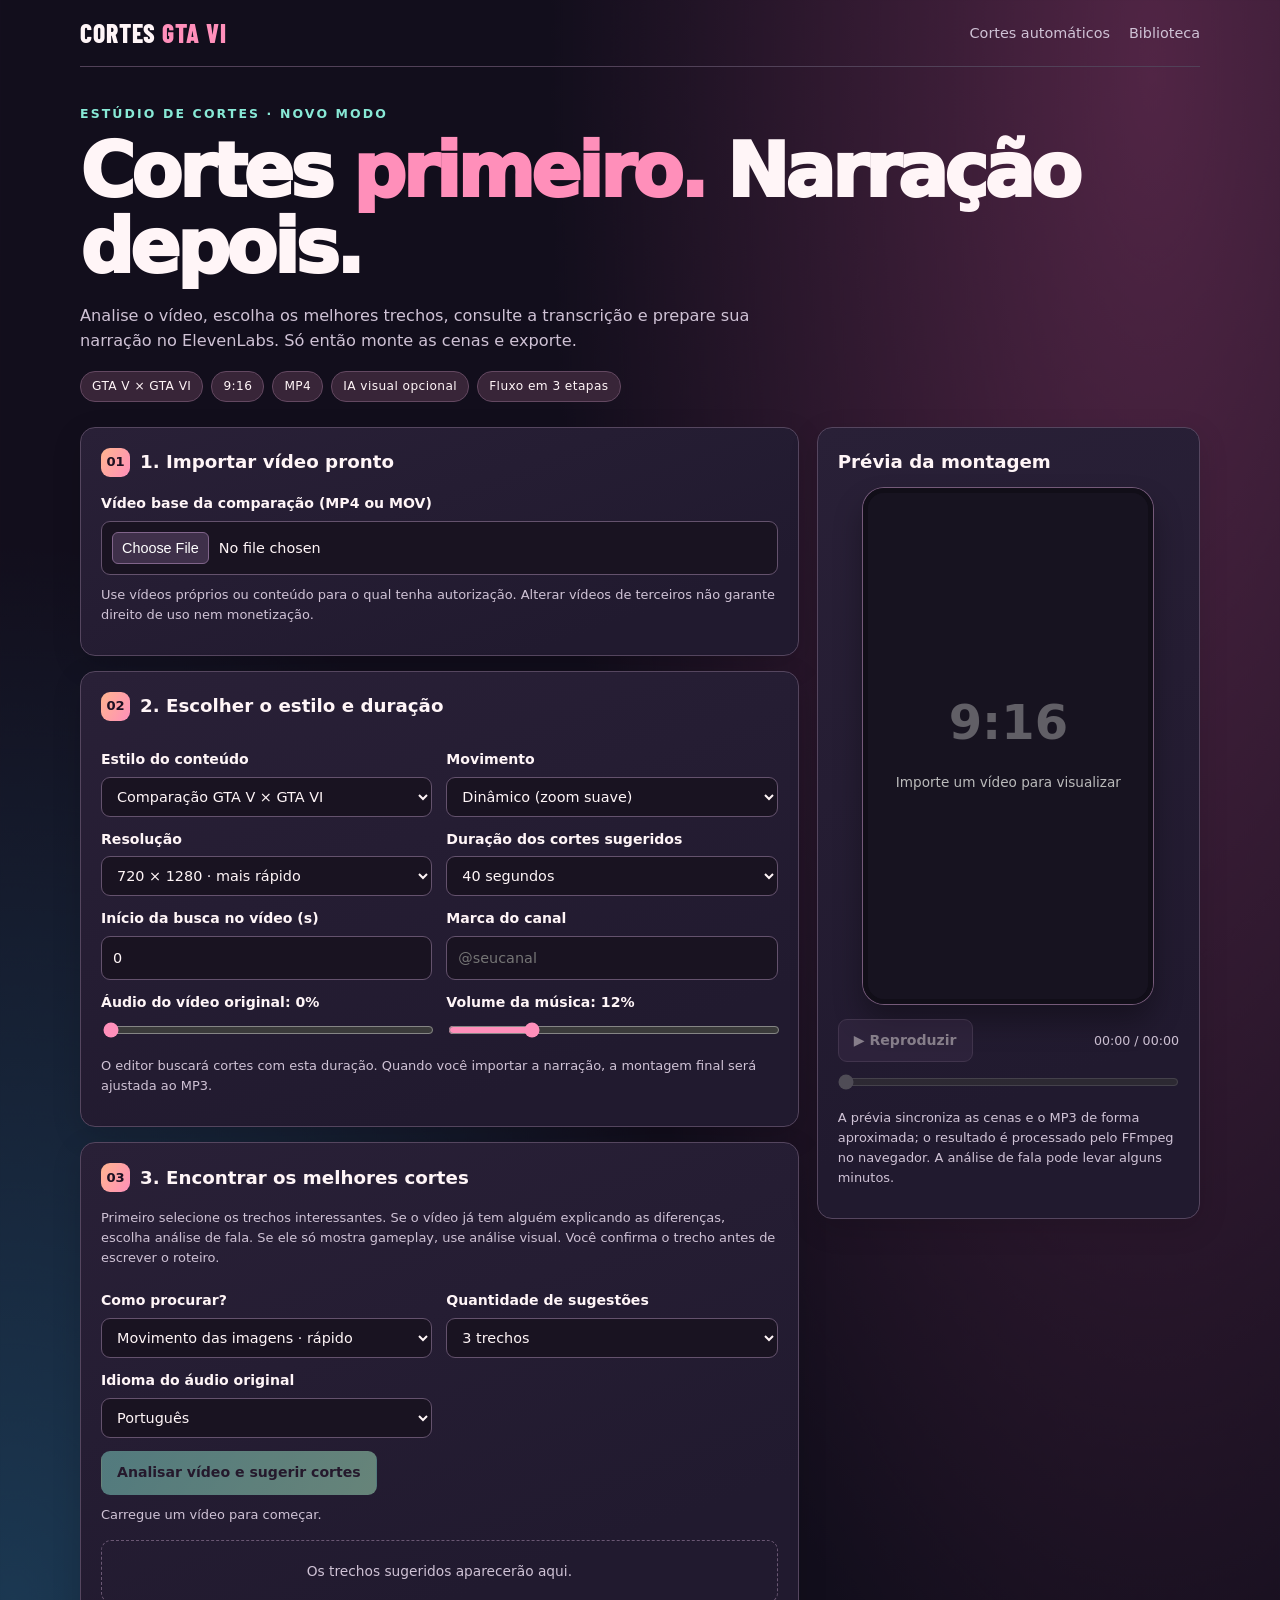
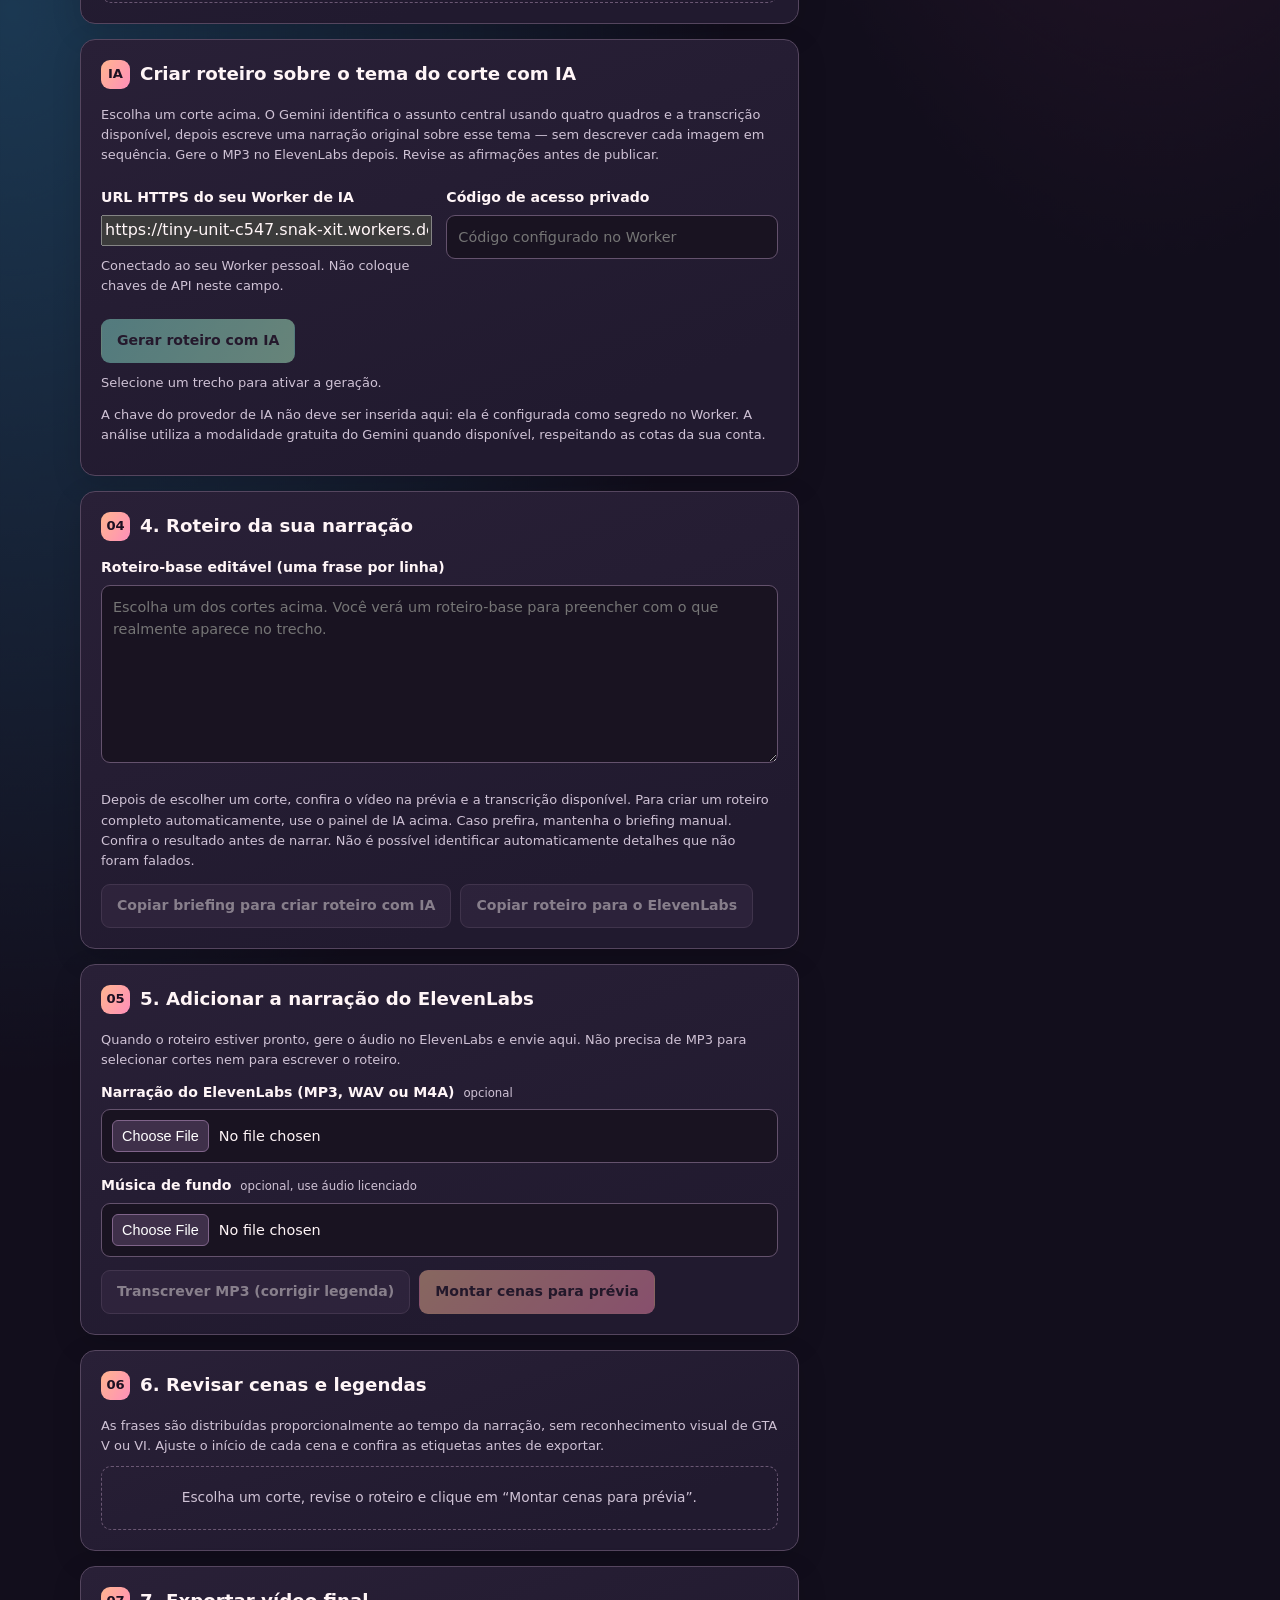
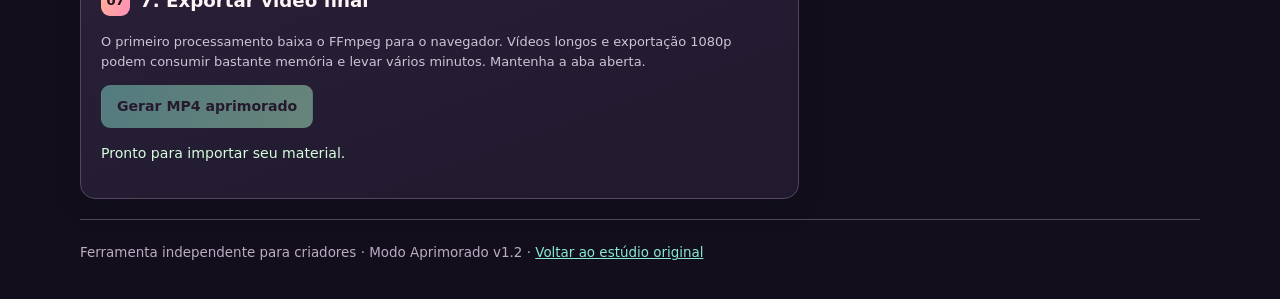
==== commit c29ac1a8: "ui: explicar novo roteiro temático em vez de narração literal" ====
--- a/aprimorado.html
+++ b/aprimorado.html
@@ -61,8 +61,8 @@
 <div class="cut-list" id="cut-list"><p class="empty">Os trechos sugeridos aparecerão aqui.</p></div>
 </section>
 <section aria-labelledby="ia-title" class="av-panel" id="gerador-ia">
-<div class="section-head"><span class="step-number">IA</span><h2 id="ia-title">Gerar roteiro automaticamente a partir do vídeo</h2></div>
-<p class="hint">Escolha um corte acima. O editor envia somente quatro quadros do trecho e a transcrição disponível para um serviço privado conectado ao Gemini. Você gera o MP3 no ElevenLabs depois. A IA não vê todos os movimentos: confira as afirmações antes de publicar.</p>
+<div class="section-head"><span class="step-number">IA</span><h2 id="ia-title">Criar roteiro sobre o tema do corte com IA</h2></div>
+<p class="hint">Escolha um corte acima. O Gemini identifica o assunto central usando quatro quadros e a transcrição disponível, depois escreve uma narração original sobre esse tema — sem descrever cada imagem em sequência. Gere o MP3 no ElevenLabs depois. Revise as afirmações antes de publicar.</p>
 <div class="two-cols">
 <div><label for="ia-endpoint">URL HTTPS do seu Worker de IA</label><input id="ia-endpoint" type="url" value="https://tiny-unit-c547.snak-xit.workers.dev" readonly aria-describedby="ia-endpoint-help"/><p class="hint" id="ia-endpoint-help">Conectado ao seu Worker pessoal. Não coloque chaves de API neste campo.</p></div>
 <div><label for="ia-code">Código de acesso privado</label><input id="ia-code" type="password" placeholder="Código configurado no Worker" autocomplete="off"/></div>
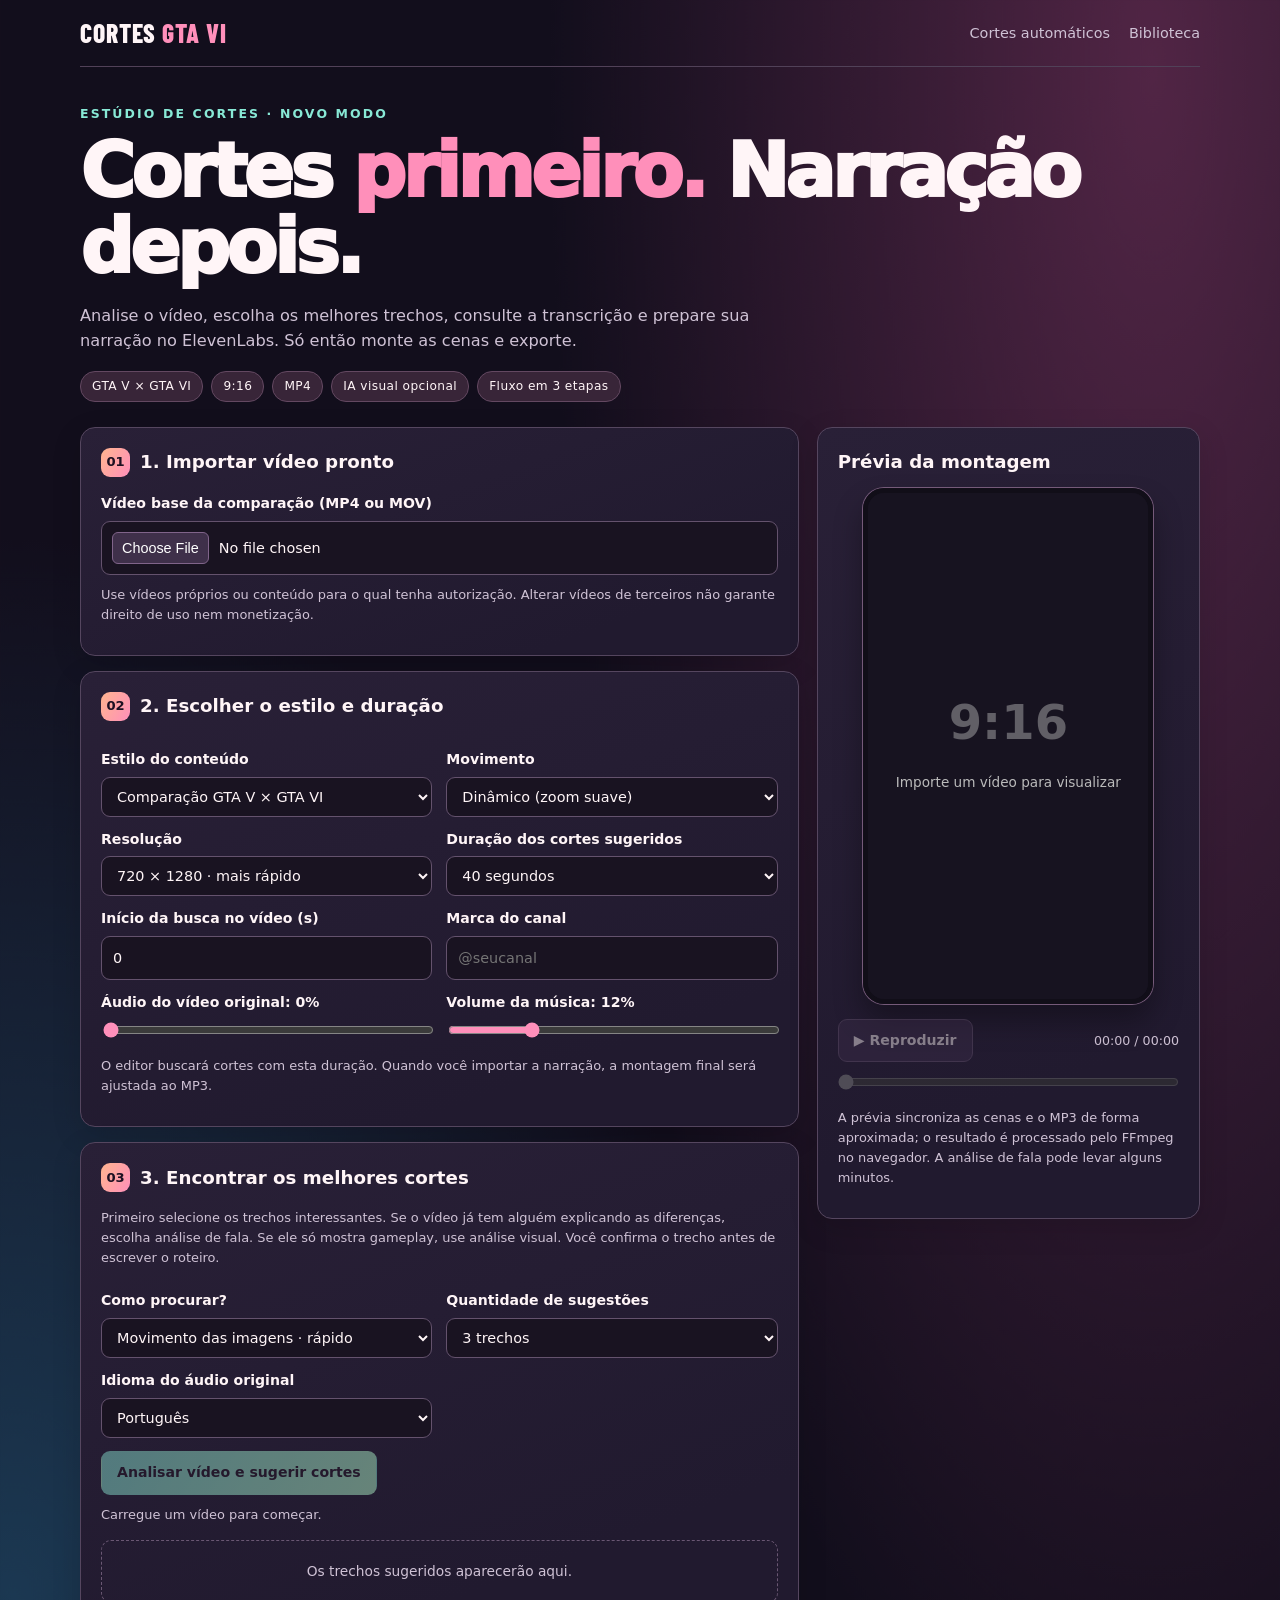
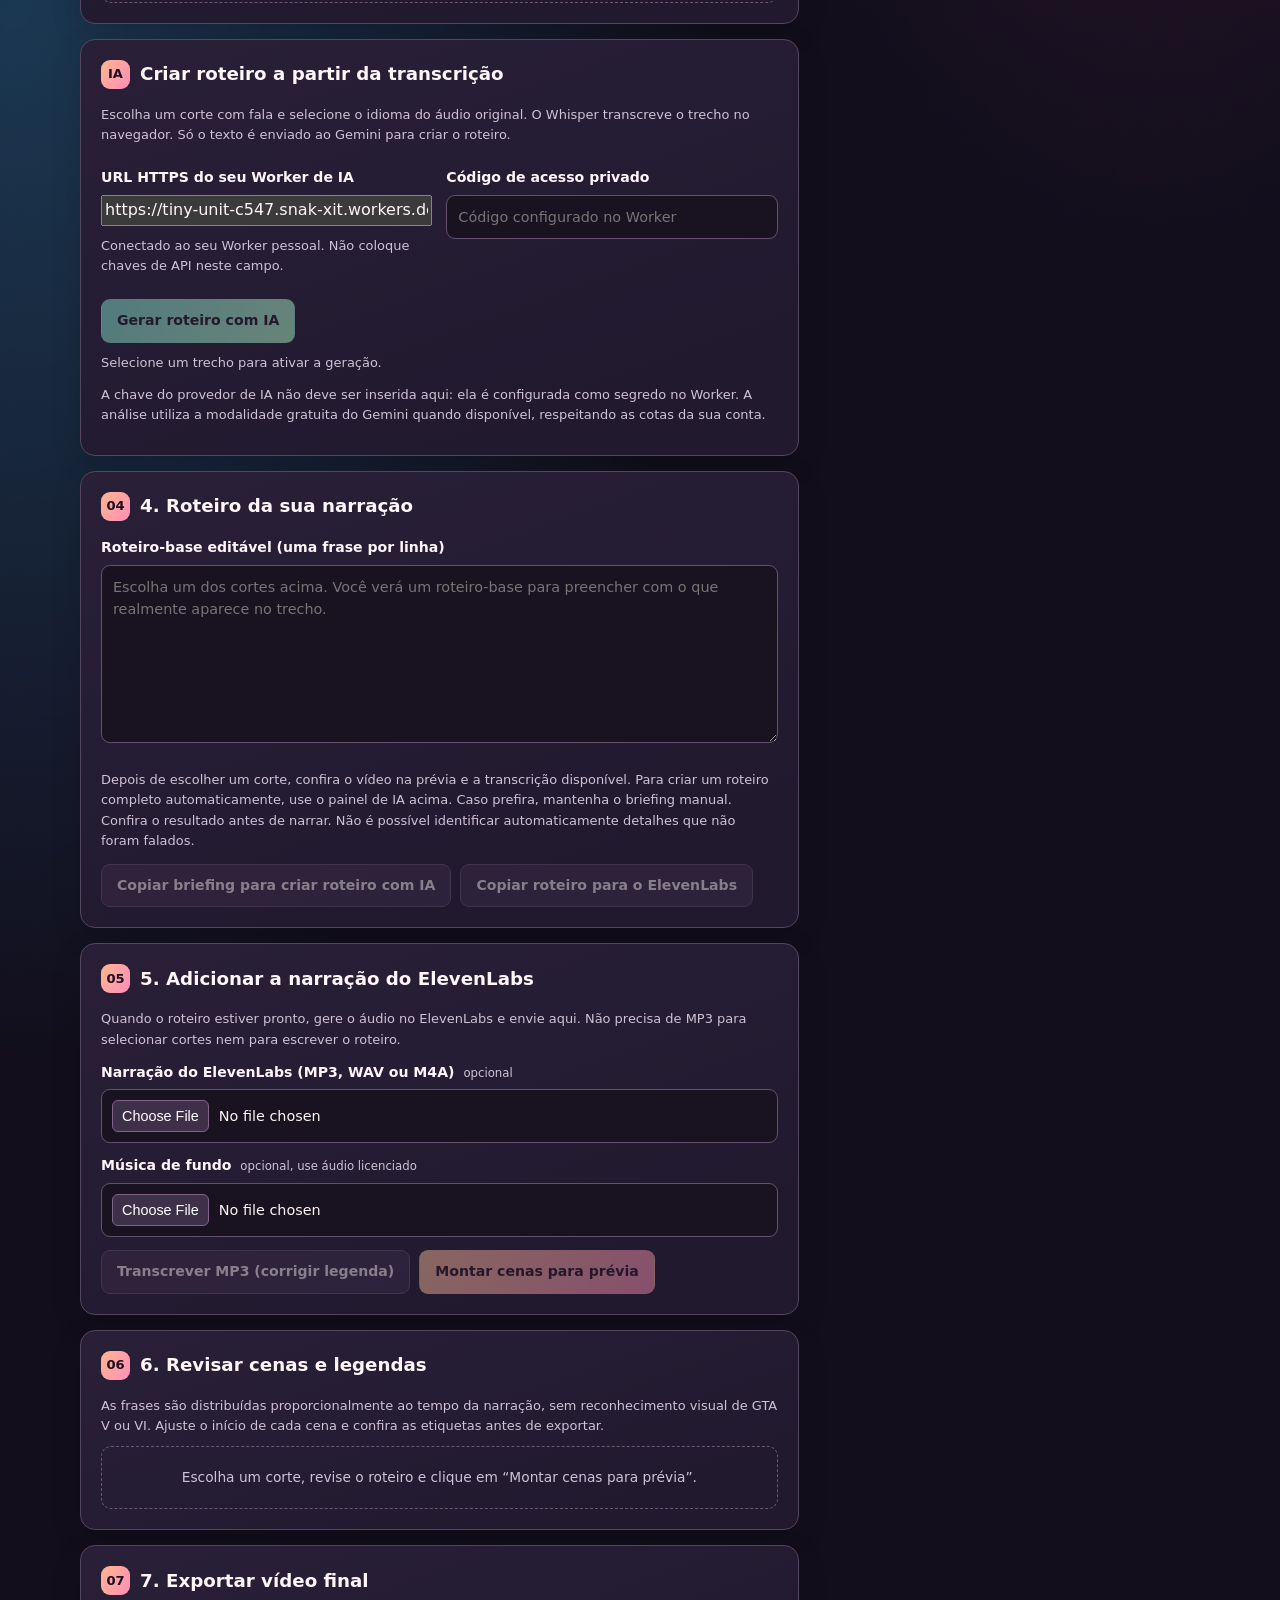
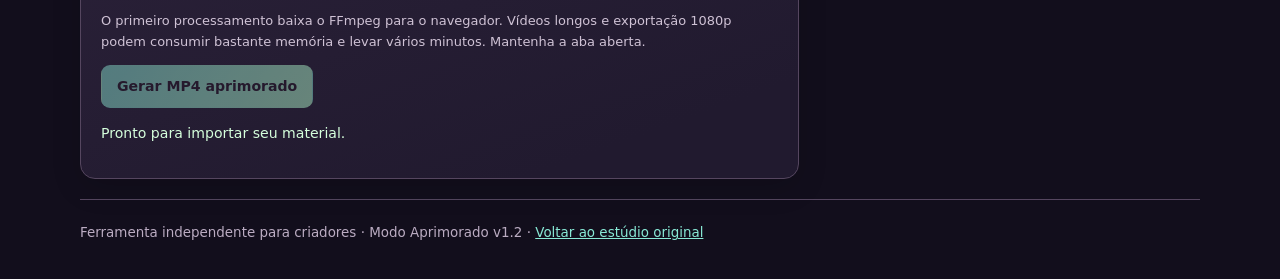
==== commit dfe0ca63: "Generate AI scripts from the selected cut transcript" ====
--- a/aprimorado.html
+++ b/aprimorado.html
@@ -61,8 +61,8 @@
 <div class="cut-list" id="cut-list"><p class="empty">Os trechos sugeridos aparecerão aqui.</p></div>
 </section>
 <section aria-labelledby="ia-title" class="av-panel" id="gerador-ia">
-<div class="section-head"><span class="step-number">IA</span><h2 id="ia-title">Criar roteiro sobre o tema do corte com IA</h2></div>
-<p class="hint">Escolha um corte acima. O Gemini identifica o assunto central usando quatro quadros e a transcrição disponível, depois escreve uma narração original sobre esse tema — sem descrever cada imagem em sequência. Gere o MP3 no ElevenLabs depois. Revise as afirmações antes de publicar.</p>
+<div class="section-head"><span class="step-number">IA</span><h2 id="ia-title">Criar roteiro a partir da transcrição</h2></div>
+<p class="hint">Escolha um corte com fala e selecione o idioma do áudio original. O Whisper transcreve o trecho no navegador. Só o texto é enviado ao Gemini para criar o roteiro.</p>
 <div class="two-cols">
 <div><label for="ia-endpoint">URL HTTPS do seu Worker de IA</label><input id="ia-endpoint" type="url" value="https://tiny-unit-c547.snak-xit.workers.dev" readonly aria-describedby="ia-endpoint-help"/><p class="hint" id="ia-endpoint-help">Conectado ao seu Worker pessoal. Não coloque chaves de API neste campo.</p></div>
 <div><label for="ia-code">Código de acesso privado</label><input id="ia-code" type="password" placeholder="Código configurado no Worker" autocomplete="off"/></div>
@@ -75,7 +75,7 @@
 <section aria-labelledby="script-title" class="av-panel">
 <div class="section-head"><span class="step-number">04</span><h2 id="script-title">4. Roteiro da sua narração</h2></div>
 <label for="script">Roteiro-base editável (uma frase por linha)</label>
-<div class="cut-reference" hidden="hidden" id="cut-reference"><strong>Referência do corte escolhido</strong><p id="cut-reference-time"></p><p id="cut-transcript"></p><p class="hint">A transcrição ajuda a entender o trecho; escreva seus próprios comentários e confirme na imagem. Esse texto não é inserido automaticamente na narração.</p></div><textarea id="script" placeholder="Escolha um dos cortes acima. Você verá um roteiro-base para preencher com o que realmente aparece no trecho." rows="7"></textarea>
+<div class="cut-reference" hidden="hidden" id="cut-reference"><strong>Referência do corte escolhido</strong><p id="cut-reference-time"></p><p id="cut-transcript"></p><p class="hint">A transcrição fica aqui para você conferir o que foi dito. Revise o roteiro separado antes de gerar a voz no ElevenLabs.</p></div><textarea id="script" placeholder="Escolha um dos cortes acima. Você verá um roteiro-base para preencher com o que realmente aparece no trecho." rows="7"></textarea>
 <p class="hint">Depois de escolher um corte, confira o vídeo na prévia e a transcrição disponível. Para criar um roteiro completo automaticamente, use o painel de IA acima. Caso prefira, mantenha o briefing manual. Confira o resultado antes de narrar. Não é possível identificar automaticamente detalhes que não foram falados.</p>
 <div class="inline-actions"><button class="av-button ghost" disabled="disabled" id="copy-brief" type="button">Copiar briefing para criar roteiro com IA</button><button class="av-button ghost" disabled="disabled" id="copy-script" type="button">Copiar roteiro para o ElevenLabs</button></div>
 </section><section aria-labelledby="narracao-title" class="av-panel" id="narracao-etapa"><div class="section-head"><span class="step-number">05</span><h2 id="narracao-title">5. Adicionar a narração do ElevenLabs</h2></div><p class="hint">Quando o roteiro estiver pronto, gere o áudio no ElevenLabs e envie aqui. Não precisa de MP3 para selecionar cortes nem para escrever o roteiro.</p><label for="voice-file">Narração do ElevenLabs (MP3, WAV ou M4A) <small>opcional</small></label><input accept=".mp3,.wav,.m4a,audio/*" id="voice-file" type="file"/><label for="music-file">Música de fundo <small>opcional, use áudio licenciado</small></label><input accept=".mp3,.wav,.m4a,audio/*" id="music-file" type="file"/><div class="inline-actions"><button class="av-button ghost" disabled="disabled" id="transcribe" type="button">Transcrever MP3 (corrigir legenda)</button><button class="av-button" disabled="disabled" id="prepare" type="button">Montar cenas para prévia</button></div></section>
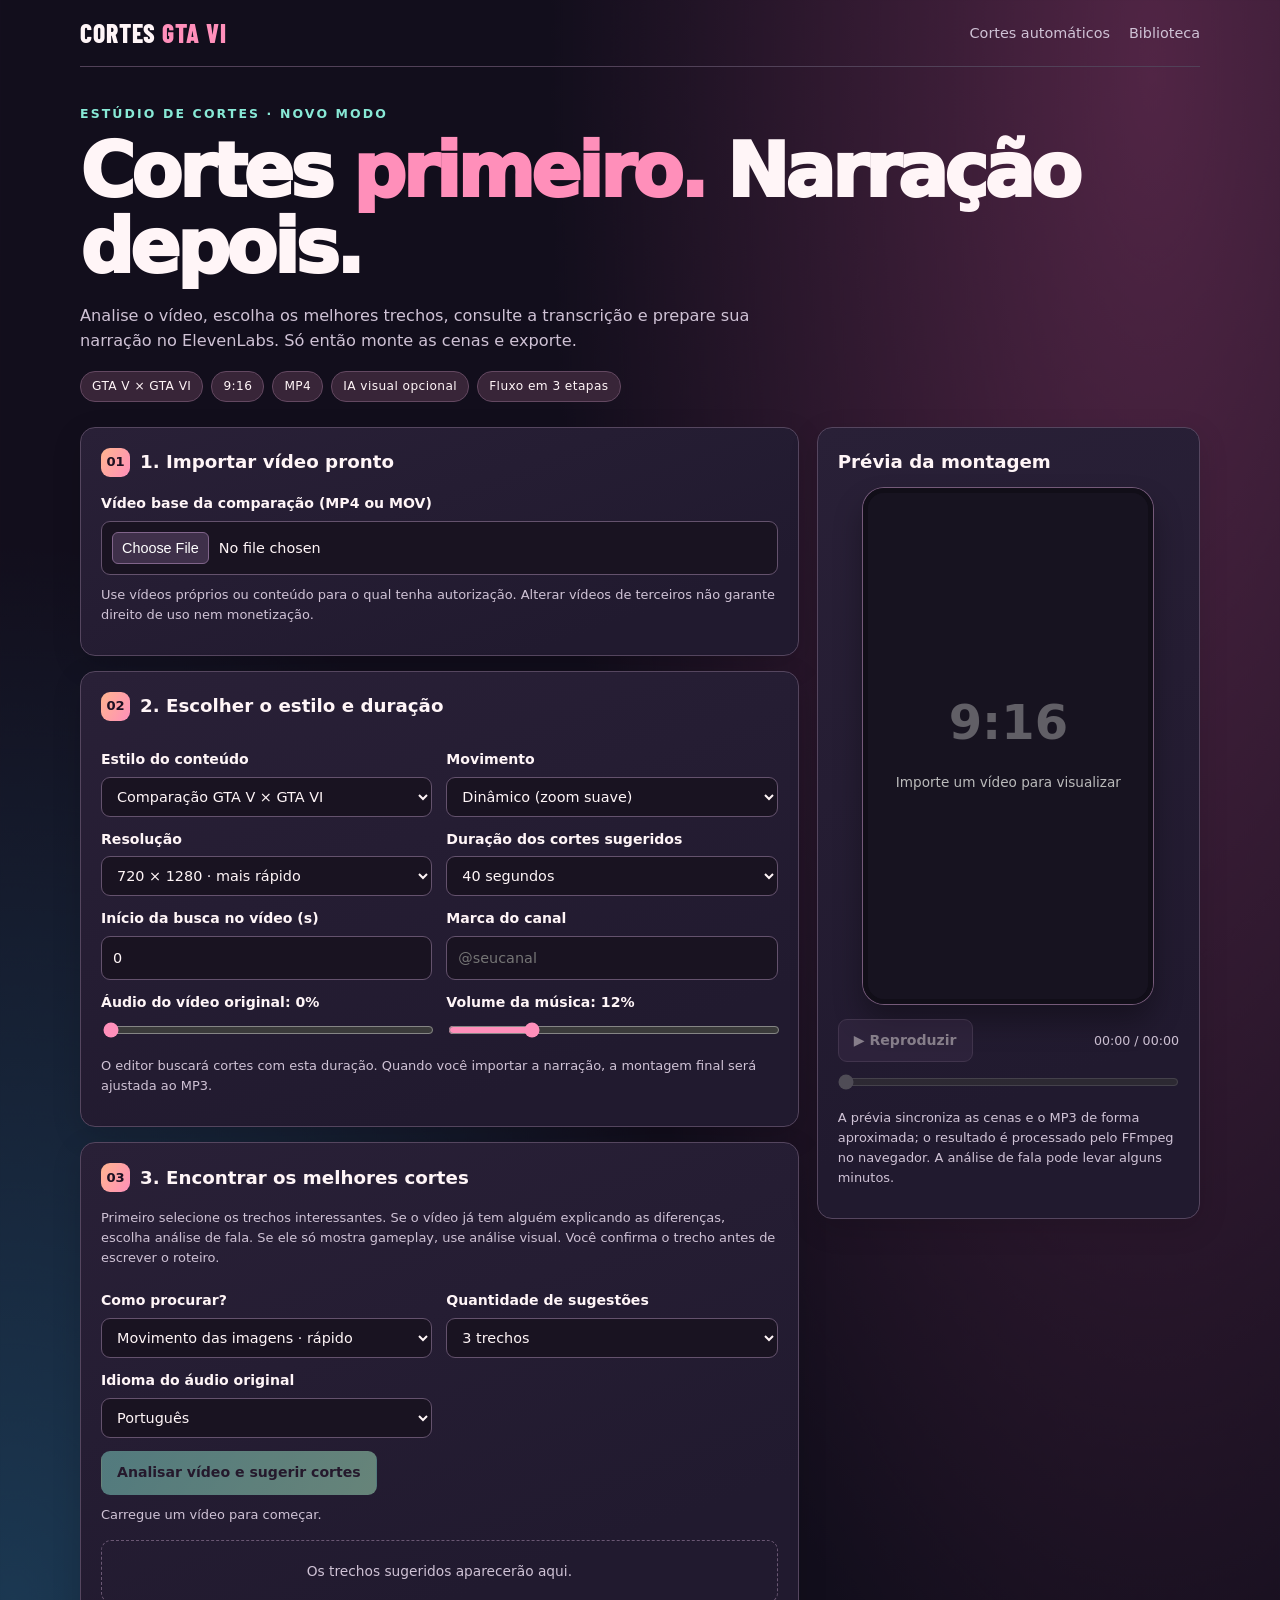
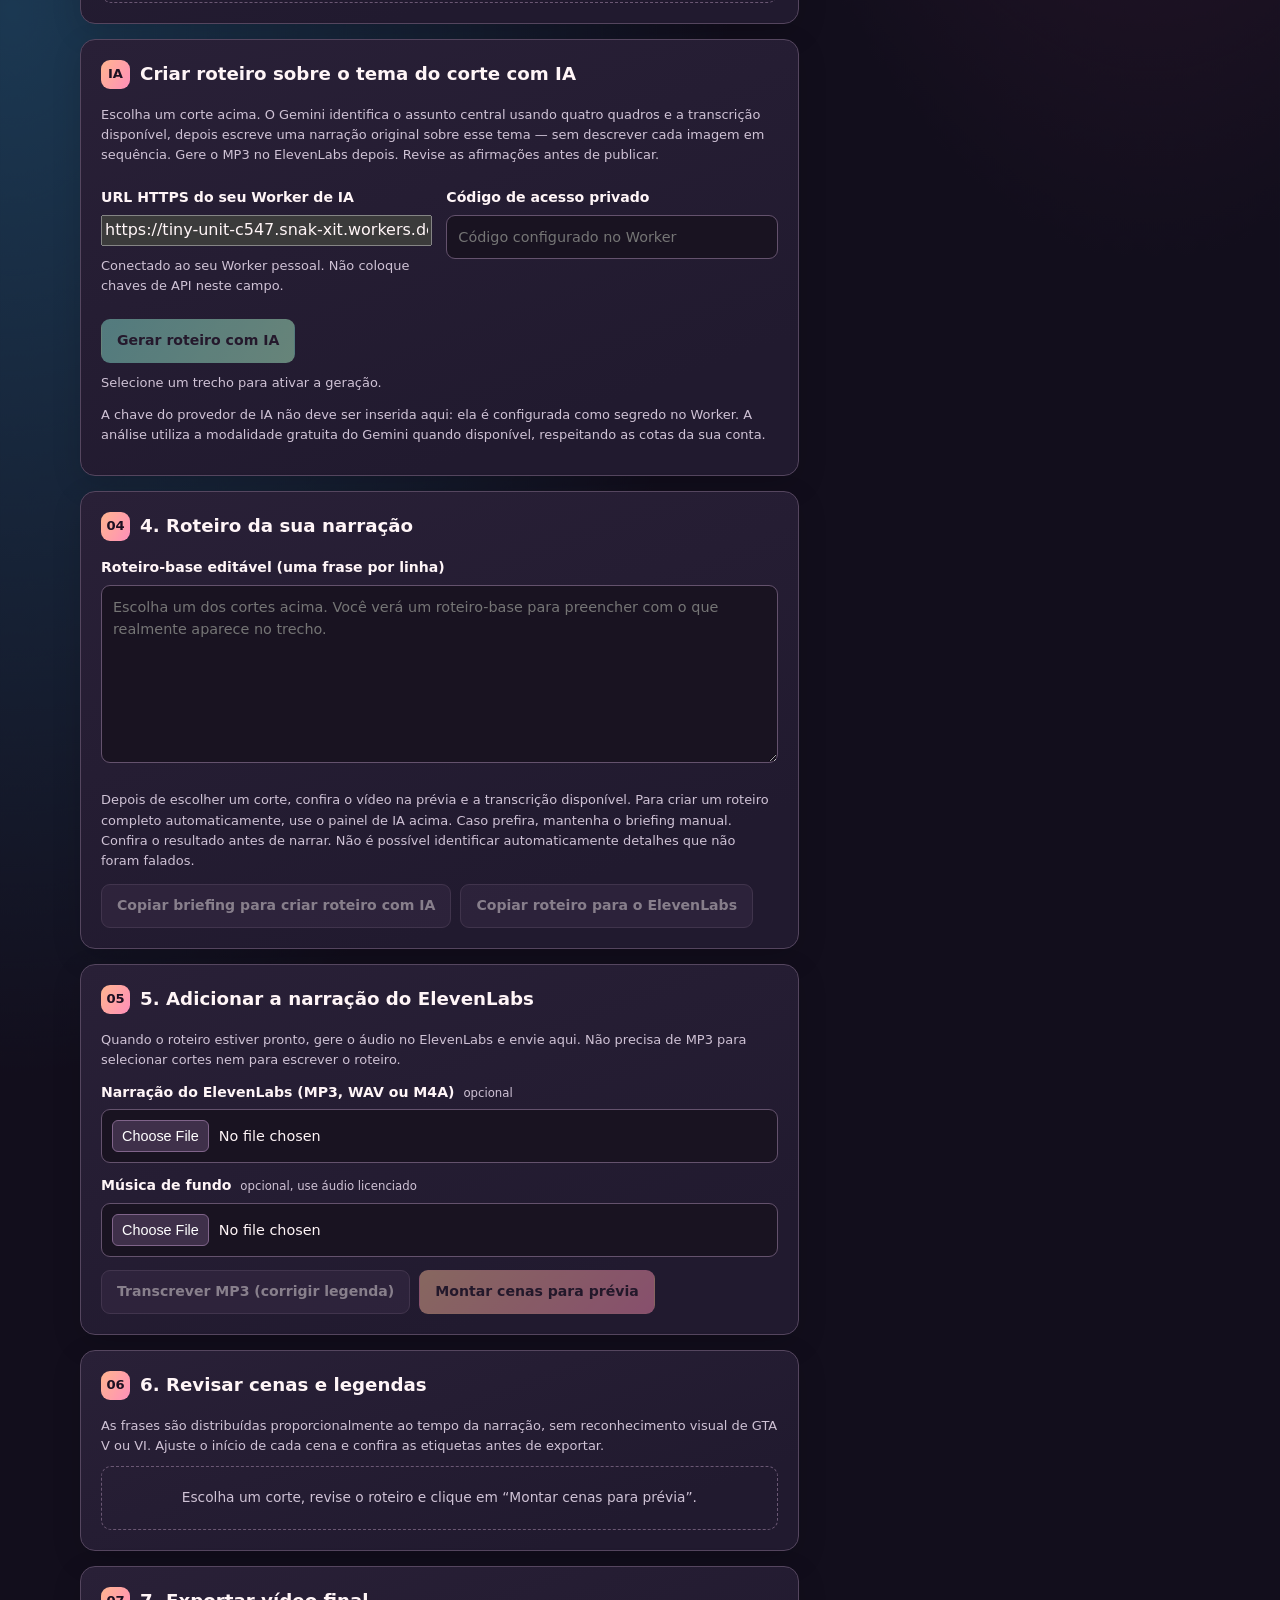
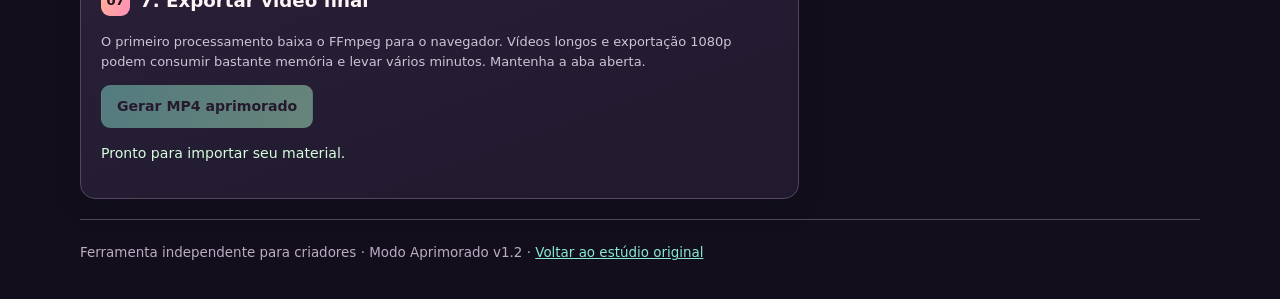
==== commit d8376866: "Restore the Cortes GTA VI version from before the November 23 changes" ====
--- a/aprimorado.html
+++ b/aprimorado.html
@@ -61,8 +61,8 @@
 <div class="cut-list" id="cut-list"><p class="empty">Os trechos sugeridos aparecerão aqui.</p></div>
 </section>
 <section aria-labelledby="ia-title" class="av-panel" id="gerador-ia">
-<div class="section-head"><span class="step-number">IA</span><h2 id="ia-title">Criar roteiro a partir da transcrição</h2></div>
-<p class="hint">Escolha um corte com fala e selecione o idioma do áudio original. O Whisper transcreve o trecho no navegador. Só o texto é enviado ao Gemini para criar o roteiro.</p>
+<div class="section-head"><span class="step-number">IA</span><h2 id="ia-title">Criar roteiro sobre o tema do corte com IA</h2></div>
+<p class="hint">Escolha um corte acima. O Gemini identifica o assunto central usando quatro quadros e a transcrição disponível, depois escreve uma narração original sobre esse tema — sem descrever cada imagem em sequência. Gere o MP3 no ElevenLabs depois. Revise as afirmações antes de publicar.</p>
 <div class="two-cols">
 <div><label for="ia-endpoint">URL HTTPS do seu Worker de IA</label><input id="ia-endpoint" type="url" value="https://tiny-unit-c547.snak-xit.workers.dev" readonly aria-describedby="ia-endpoint-help"/><p class="hint" id="ia-endpoint-help">Conectado ao seu Worker pessoal. Não coloque chaves de API neste campo.</p></div>
 <div><label for="ia-code">Código de acesso privado</label><input id="ia-code" type="password" placeholder="Código configurado no Worker" autocomplete="off"/></div>
@@ -75,7 +75,7 @@
 <section aria-labelledby="script-title" class="av-panel">
 <div class="section-head"><span class="step-number">04</span><h2 id="script-title">4. Roteiro da sua narração</h2></div>
 <label for="script">Roteiro-base editável (uma frase por linha)</label>
-<div class="cut-reference" hidden="hidden" id="cut-reference"><strong>Referência do corte escolhido</strong><p id="cut-reference-time"></p><p id="cut-transcript"></p><p class="hint">A transcrição fica aqui para você conferir o que foi dito. Revise o roteiro separado antes de gerar a voz no ElevenLabs.</p></div><textarea id="script" placeholder="Escolha um dos cortes acima. Você verá um roteiro-base para preencher com o que realmente aparece no trecho." rows="7"></textarea>
+<div class="cut-reference" hidden="hidden" id="cut-reference"><strong>Referência do corte escolhido</strong><p id="cut-reference-time"></p><p id="cut-transcript"></p><p class="hint">A transcrição ajuda a entender o trecho; escreva seus próprios comentários e confirme na imagem. Esse texto não é inserido automaticamente na narração.</p></div><textarea id="script" placeholder="Escolha um dos cortes acima. Você verá um roteiro-base para preencher com o que realmente aparece no trecho." rows="7"></textarea>
 <p class="hint">Depois de escolher um corte, confira o vídeo na prévia e a transcrição disponível. Para criar um roteiro completo automaticamente, use o painel de IA acima. Caso prefira, mantenha o briefing manual. Confira o resultado antes de narrar. Não é possível identificar automaticamente detalhes que não foram falados.</p>
 <div class="inline-actions"><button class="av-button ghost" disabled="disabled" id="copy-brief" type="button">Copiar briefing para criar roteiro com IA</button><button class="av-button ghost" disabled="disabled" id="copy-script" type="button">Copiar roteiro para o ElevenLabs</button></div>
 </section><section aria-labelledby="narracao-title" class="av-panel" id="narracao-etapa"><div class="section-head"><span class="step-number">05</span><h2 id="narracao-title">5. Adicionar a narração do ElevenLabs</h2></div><p class="hint">Quando o roteiro estiver pronto, gere o áudio no ElevenLabs e envie aqui. Não precisa de MP3 para selecionar cortes nem para escrever o roteiro.</p><label for="voice-file">Narração do ElevenLabs (MP3, WAV ou M4A) <small>opcional</small></label><input accept=".mp3,.wav,.m4a,audio/*" id="voice-file" type="file"/><label for="music-file">Música de fundo <small>opcional, use áudio licenciado</small></label><input accept=".mp3,.wav,.m4a,audio/*" id="music-file" type="file"/><div class="inline-actions"><button class="av-button ghost" disabled="disabled" id="transcribe" type="button">Transcrever MP3 (corrigir legenda)</button><button class="av-button" disabled="disabled" id="prepare" type="button">Montar cenas para prévia</button></div></section>
